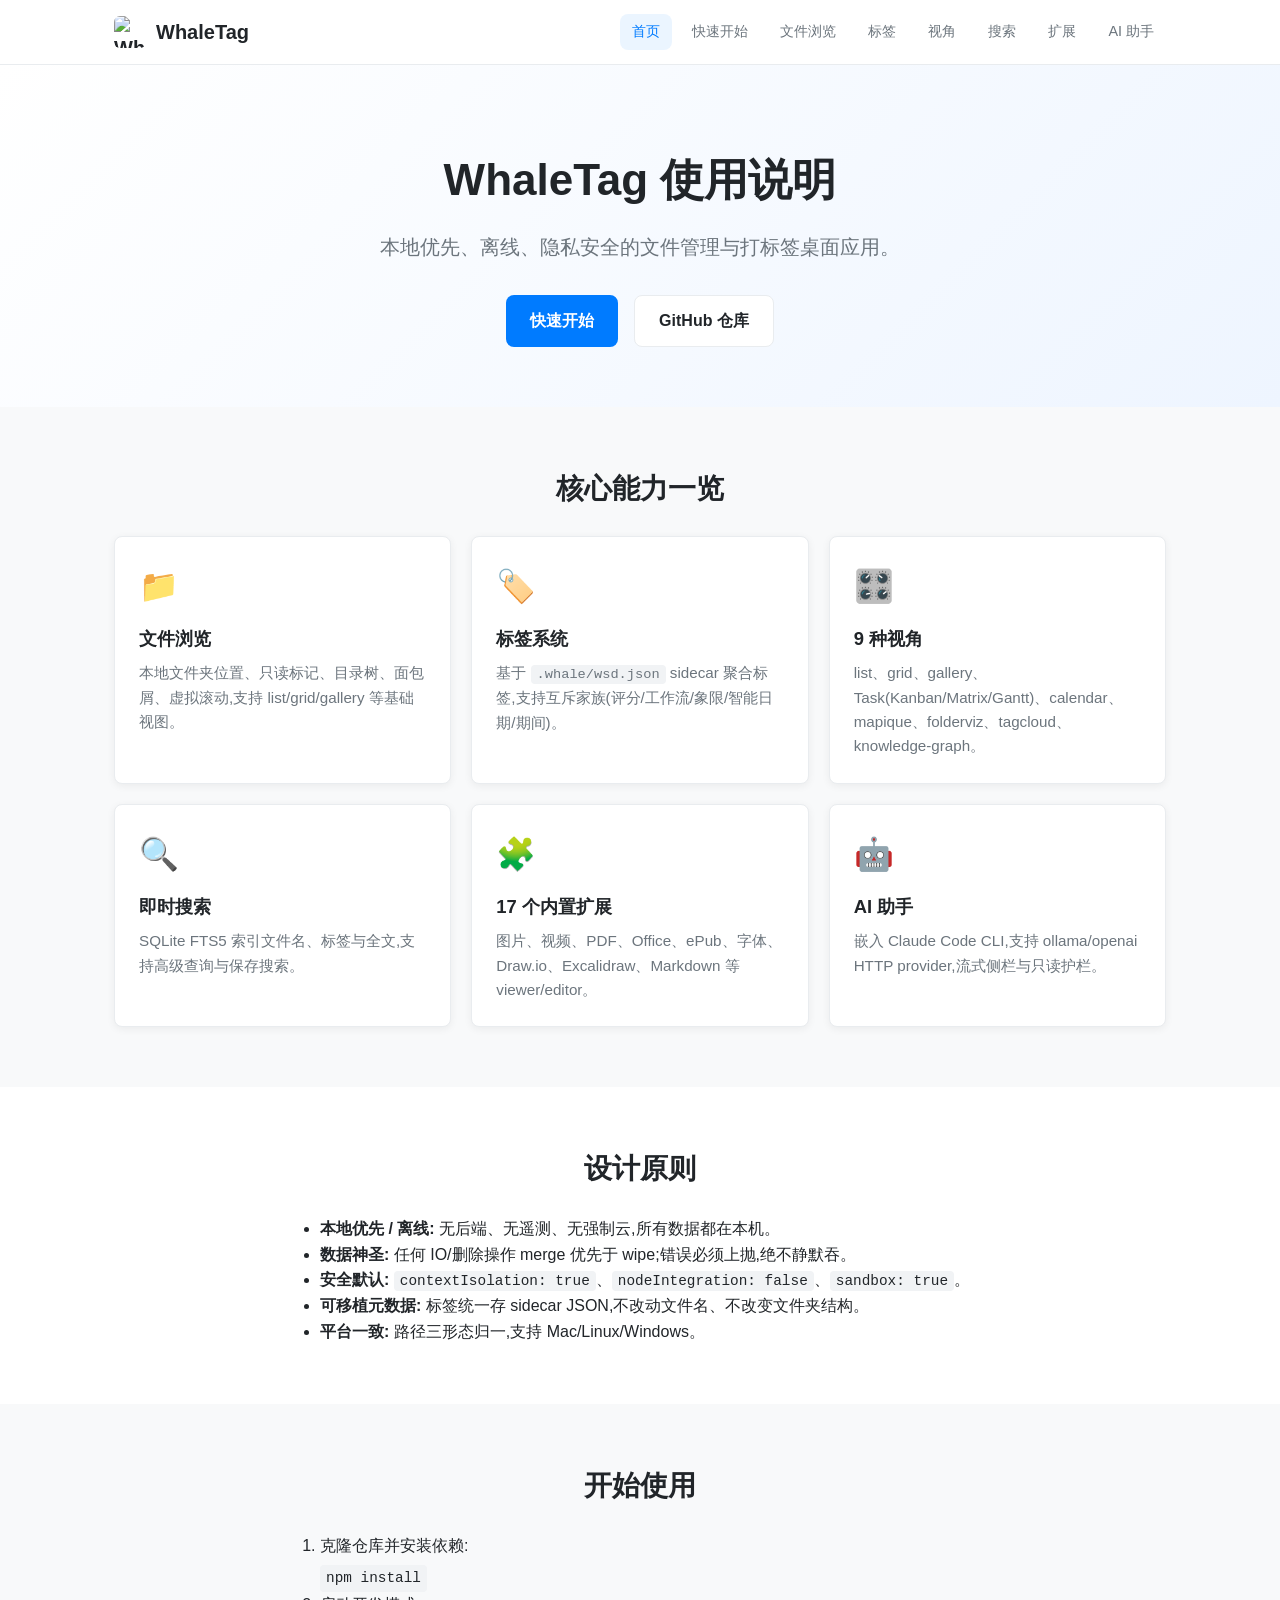
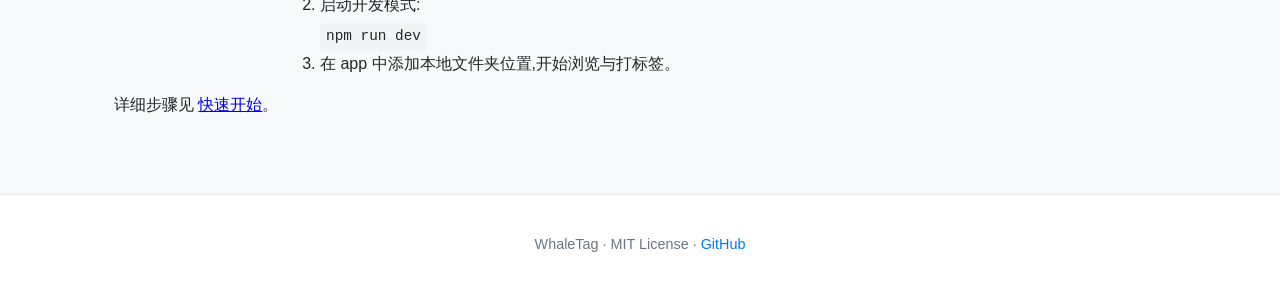
==== index.html @ e9094afe "Initial Pages framework Add static HTML usage manual site for WhaleTag.  Includes: - index.html land" ====
<!DOCTYPE html>
<html lang="zh-CN">
<head>
  <meta charset="UTF-8" />
  <meta name="viewport" content="width=device-width, initial-scale=1.0" />
  <title>WhaleTag 使用说明</title>
  <link rel="stylesheet" href="css/style.css" />
</head>
<body>
  <header class="site-header">
    <div class="container header-inner">
      <a href="index.html" class="brand">
        <img src="https://raw.githubusercontent.com/FE-Berserker/WhaleTag/main/resources/logo.png" alt="WhaleTag" class="brand-logo" />
        <span class="brand-name">WhaleTag</span>
      </a>
      <button class="nav-toggle" aria-label="打开导航" aria-expanded="false">
        <span></span><span></span><span></span>
      </button>
      <nav class="site-nav">
        <a href="index.html" class="active">首页</a>
        <a href="pages/getting-started.html">快速开始</a>
        <a href="pages/file-browser.html">文件浏览</a>
        <a href="pages/tagging.html">标签</a>
        <a href="pages/perspectives.html">视角</a>
        <a href="pages/search.html">搜索</a>
        <a href="pages/extensions.html">扩展</a>
        <a href="pages/ai-assistant.html">AI 助手</a>
      </nav>
    </div>
  </header>

  <main>
    <section class="hero">
      <div class="container">
        <h1>WhaleTag 使用说明</h1>
        <p class="hero-subtitle">本地优先、离线、隐私安全的文件管理与打标签桌面应用。</p>
        <div class="hero-actions">
          <a href="pages/getting-started.html" class="btn btn-primary">快速开始</a>
          <a href="https://github.com/FE-Berserker/WhaleTag" target="_blank" rel="noopener" class="btn btn-secondary">GitHub 仓库</a>
        </div>
      </div>
    </section>

    <section class="section">
      <div class="container">
        <h2>核心能力一览</h2>
        <div class="feature-grid">
          <a class="feature-card" href="pages/file-browser.html">
            <div class="feature-icon">📁</div>
            <h3>文件浏览</h3>
            <p>本地文件夹位置、只读标记、目录树、面包屑、虚拟滚动,支持 list/grid/gallery 等基础视图。</p>
          </a>
          <a class="feature-card" href="pages/tagging.html">
            <div class="feature-icon">🏷️</div>
            <h3>标签系统</h3>
            <p>基于 <code>.whale/wsd.json</code> sidecar 聚合标签,支持互斥家族(评分/工作流/象限/智能日期/期间)。</p>
          </a>
          <a class="feature-card" href="pages/perspectives.html">
            <div class="feature-icon">🎛️</div>
            <h3>9 种视角</h3>
            <p>list、grid、gallery、Task(Kanban/Matrix/Gantt)、calendar、mapique、folderviz、tagcloud、knowledge-graph。</p>
          </a>
          <a class="feature-card" href="pages/search.html">
            <div class="feature-icon">🔍</div>
            <h3>即时搜索</h3>
            <p>SQLite FTS5 索引文件名、标签与全文,支持高级查询与保存搜索。</p>
          </a>
          <a class="feature-card" href="pages/extensions.html">
            <div class="feature-icon">🧩</div>
            <h3>17 个内置扩展</h3>
            <p>图片、视频、PDF、Office、ePub、字体、Draw.io、Excalidraw、Markdown 等 viewer/editor。</p>
          </a>
          <a class="feature-card" href="pages/ai-assistant.html">
            <div class="feature-icon">🤖</div>
            <h3>AI 助手</h3>
            <p>嵌入 Claude Code CLI,支持 ollama/openai HTTP provider,流式侧栏与只读护栏。</p>
          </a>
        </div>
      </div>
    </section>

    <section class="section section-alt">
      <div class="container">
        <h2>设计原则</h2>
        <ul class="principle-list">
          <li><strong>本地优先 / 离线:</strong> 无后端、无遥测、无强制云,所有数据都在本机。</li>
          <li><strong>数据神圣:</strong> 任何 IO/删除操作 merge 优先于 wipe;错误必须上抛,绝不静默吞。</li>
          <li><strong>安全默认:</strong> <code>contextIsolation: true</code>、<code>nodeIntegration: false</code>、<code>sandbox: true</code>。</li>
          <li><strong>可移植元数据:</strong> 标签统一存 sidecar JSON,不改动文件名、不改变文件夹结构。</li>
          <li><strong>平台一致:</strong> 路径三形态归一,支持 Mac/Linux/Windows。</li>
        </ul>
      </div>
    </section>

    <section class="section">
      <div class="container">
        <h2>开始使用</h2>
        <ol class="steps">
          <li>克隆仓库并安装依赖:<br/><code>npm install</code></li>
          <li>启动开发模式:<br/><code>npm run dev</code></li>
          <li>在 app 中添加本地文件夹位置,开始浏览与打标签。</li>
        </ol>
        <p>详细步骤见 <a href="pages/getting-started.html">快速开始</a>。</p>
      </div>
    </section>
  </main>

  <footer class="site-footer">
    <div class="container">
      <p>WhaleTag · MIT License · <a href="https://github.com/FE-Berserker/WhaleTag" target="_blank" rel="noopener">GitHub</a></p>
    </div>
  </footer>

  <script src="js/app.js"></script>
</body>
</html>
---- css/style.css ----
:root {
  --color-primary: #007bff;
  --color-primary-dark: #0056b3;
  --color-bg: #f8f9fa;
  --color-surface: #ffffff;
  --color-text: #212529;
  --color-text-muted: #6c757d;
  --color-border: #e9ecef;
  --color-code-bg: #f1f3f5;
  --radius: 8px;
  --shadow: 0 2px 8px rgba(0, 0, 0, 0.06);
  --max-width: 1100px;
}

* {
  box-sizing: border-box;
}

html {
  scroll-behavior: smooth;
}

body {
  margin: 0;
  font-family: -apple-system, BlinkMacSystemFont, "Segoe UI", Roboto, "Helvetica Neue", Arial, sans-serif;
  color: var(--color-text);
  background: var(--color-bg);
  line-height: 1.6;
}

.container {
  max-width: var(--max-width);
  margin: 0 auto;
  padding: 0 24px;
}

/* Header */
.site-header {
  position: sticky;
  top: 0;
  z-index: 100;
  background: rgba(255, 255, 255, 0.95);
  backdrop-filter: blur(8px);
  border-bottom: 1px solid var(--color-border);
}

.header-inner {
  display: flex;
  align-items: center;
  justify-content: space-between;
  height: 64px;
}

.brand {
  display: flex;
  align-items: center;
  gap: 10px;
  text-decoration: none;
  color: var(--color-text);
  font-weight: 700;
  font-size: 1.25rem;
}

.brand-logo {
  width: 32px;
  height: 32px;
  border-radius: 6px;
}

.site-nav {
  display: flex;
  gap: 8px;
}

.site-nav a {
  padding: 6px 12px;
  border-radius: var(--radius);
  text-decoration: none;
  color: var(--color-text-muted);
  font-size: 0.9rem;
  transition: background 0.2s, color 0.2s;
}

.site-nav a:hover,
.site-nav a.active {
  color: var(--color-primary);
  background: rgba(0, 123, 255, 0.08);
}

.nav-toggle {
  display: none;
  flex-direction: column;
  gap: 5px;
  width: 32px;
  height: 32px;
  border: none;
  background: transparent;
  cursor: pointer;
}

.nav-toggle span {
  display: block;
  width: 100%;
  height: 2px;
  background: var(--color-text);
  border-radius: 2px;
  transition: transform 0.2s;
}

/* Hero */
.hero {
  padding: 80px 0 60px;
  background: linear-gradient(135deg, #ffffff 0%, #eef5ff 100%);
  text-align: center;
}

.hero h1 {
  font-size: 2.75rem;
  margin: 0 0 16px;
  color: var(--color-text);
}

.hero-subtitle {
  font-size: 1.25rem;
  color: var(--color-text-muted);
  margin: 0 0 32px;
}

.hero-actions {
  display: flex;
  gap: 16px;
  justify-content: center;
  flex-wrap: wrap;
}

.btn {
  display: inline-flex;
  align-items: center;
  padding: 12px 24px;
  border-radius: var(--radius);
  text-decoration: none;
  font-weight: 600;
  transition: transform 0.15s, box-shadow 0.15s;
}

.btn:hover {
  transform: translateY(-1px);
}

.btn-primary {
  background: var(--color-primary);
  color: #fff;
}

.btn-primary:hover {
  background: var(--color-primary-dark);
}

.btn-secondary {
  background: var(--color-surface);
  color: var(--color-text);
  border: 1px solid var(--color-border);
}

/* Sections */
.section {
  padding: 60px 0;
}

.section-alt {
  background: var(--color-surface);
}

.section h2 {
  font-size: 1.75rem;
  margin: 0 0 24px;
  text-align: center;
}

/* Feature grid */
.feature-grid {
  display: grid;
  grid-template-columns: repeat(auto-fit, minmax(280px, 1fr));
  gap: 20px;
}

.feature-card {
  background: var(--color-surface);
  border: 1px solid var(--color-border);
  border-radius: var(--radius);
  padding: 24px;
  text-decoration: none;
  color: inherit;
  box-shadow: var(--shadow);
  transition: transform 0.15s, box-shadow 0.15s;
}

.feature-card:hover {
  transform: translateY(-2px);
  box-shadow: 0 6px 16px rgba(0, 0, 0, 0.08);
}

.feature-icon {
  font-size: 2rem;
  margin-bottom: 12px;
}

.feature-card h3 {
  margin: 0 0 8px;
  font-size: 1.15rem;
}

.feature-card p {
  margin: 0;
  color: var(--color-text-muted);
  font-size: 0.95rem;
}

/* Content pages */
.page-content {
  padding: 40px 0 80px;
}

.page-content h1 {
  font-size: 2rem;
  margin-bottom: 8px;
}

.page-content .lead {
  font-size: 1.1rem;
  color: var(--color-text-muted);
  margin-bottom: 32px;
}

.page-content h2 {
  font-size: 1.4rem;
  margin: 40px 0 16px;
  padding-bottom: 8px;
  border-bottom: 1px solid var(--color-border);
}

.page-content h3 {
  font-size: 1.15rem;
  margin: 24px 0 12px;
}

.page-content p,
.page-content li {
  color: #333;
}

.page-content ul,
.page-content ol {
  padding-left: 24px;
}

.page-content li + li {
  margin-top: 8px;
}

/* Code */
code {
  font-family: SFMono-Regular, Consolas, "Liberation Mono", Menlo, monospace;
  background: var(--color-code-bg);
  padding: 2px 6px;
  border-radius: 4px;
  font-size: 0.9em;
}

pre {
  background: #1e1e1e;
  color: #d4d4d4;
  padding: 16px;
  border-radius: var(--radius);
  overflow-x: auto;
}

pre code {
  background: transparent;
  padding: 0;
  color: inherit;
}

/* Lists */
.principle-list {
  max-width: 720px;
  margin: 0 auto;
}

.steps {
  max-width: 720px;
  margin: 0 auto 16px;
}

.steps code {
  display: inline-block;
  margin-top: 6px;
}

/* Screenshot placeholder / callout */
.callout {
  background: #e7f3ff;
  border-left: 4px solid var(--color-primary);
  padding: 16px 20px;
  border-radius: 0 var(--radius) var(--radius) 0;
  margin: 24px 0;
}

.screenshot-placeholder {
  background: var(--color-code-bg);
  border: 2px dashed var(--color-border);
  border-radius: var(--radius);
  padding: 40px;
  text-align: center;
  color: var(--color-text-muted);
  margin: 20px 0;
}

/* Footer */
.site-footer {
  background: var(--color-surface);
  border-top: 1px solid var(--color-border);
  padding: 24px 0;
  text-align: center;
  color: var(--color-text-muted);
  font-size: 0.9rem;
}

.site-footer a {
  color: var(--color-primary);
  text-decoration: none;
}

/* Responsive */
@media (max-width: 860px) {
  .nav-toggle {
    display: flex;
  }

  .site-nav {
    position: absolute;
    top: 64px;
    left: 0;
    right: 0;
    flex-direction: column;
    background: var(--color-surface);
    border-bottom: 1px solid var(--color-border);
    padding: 16px 24px;
    gap: 4px;
    display: none;
  }

  .site-nav.open {
    display: flex;
  }

  .site-nav a {
    padding: 10px 12px;
  }

  .hero h1 {
    font-size: 2rem;
  }

  .hero-subtitle {
    font-size: 1.05rem;
  }
}
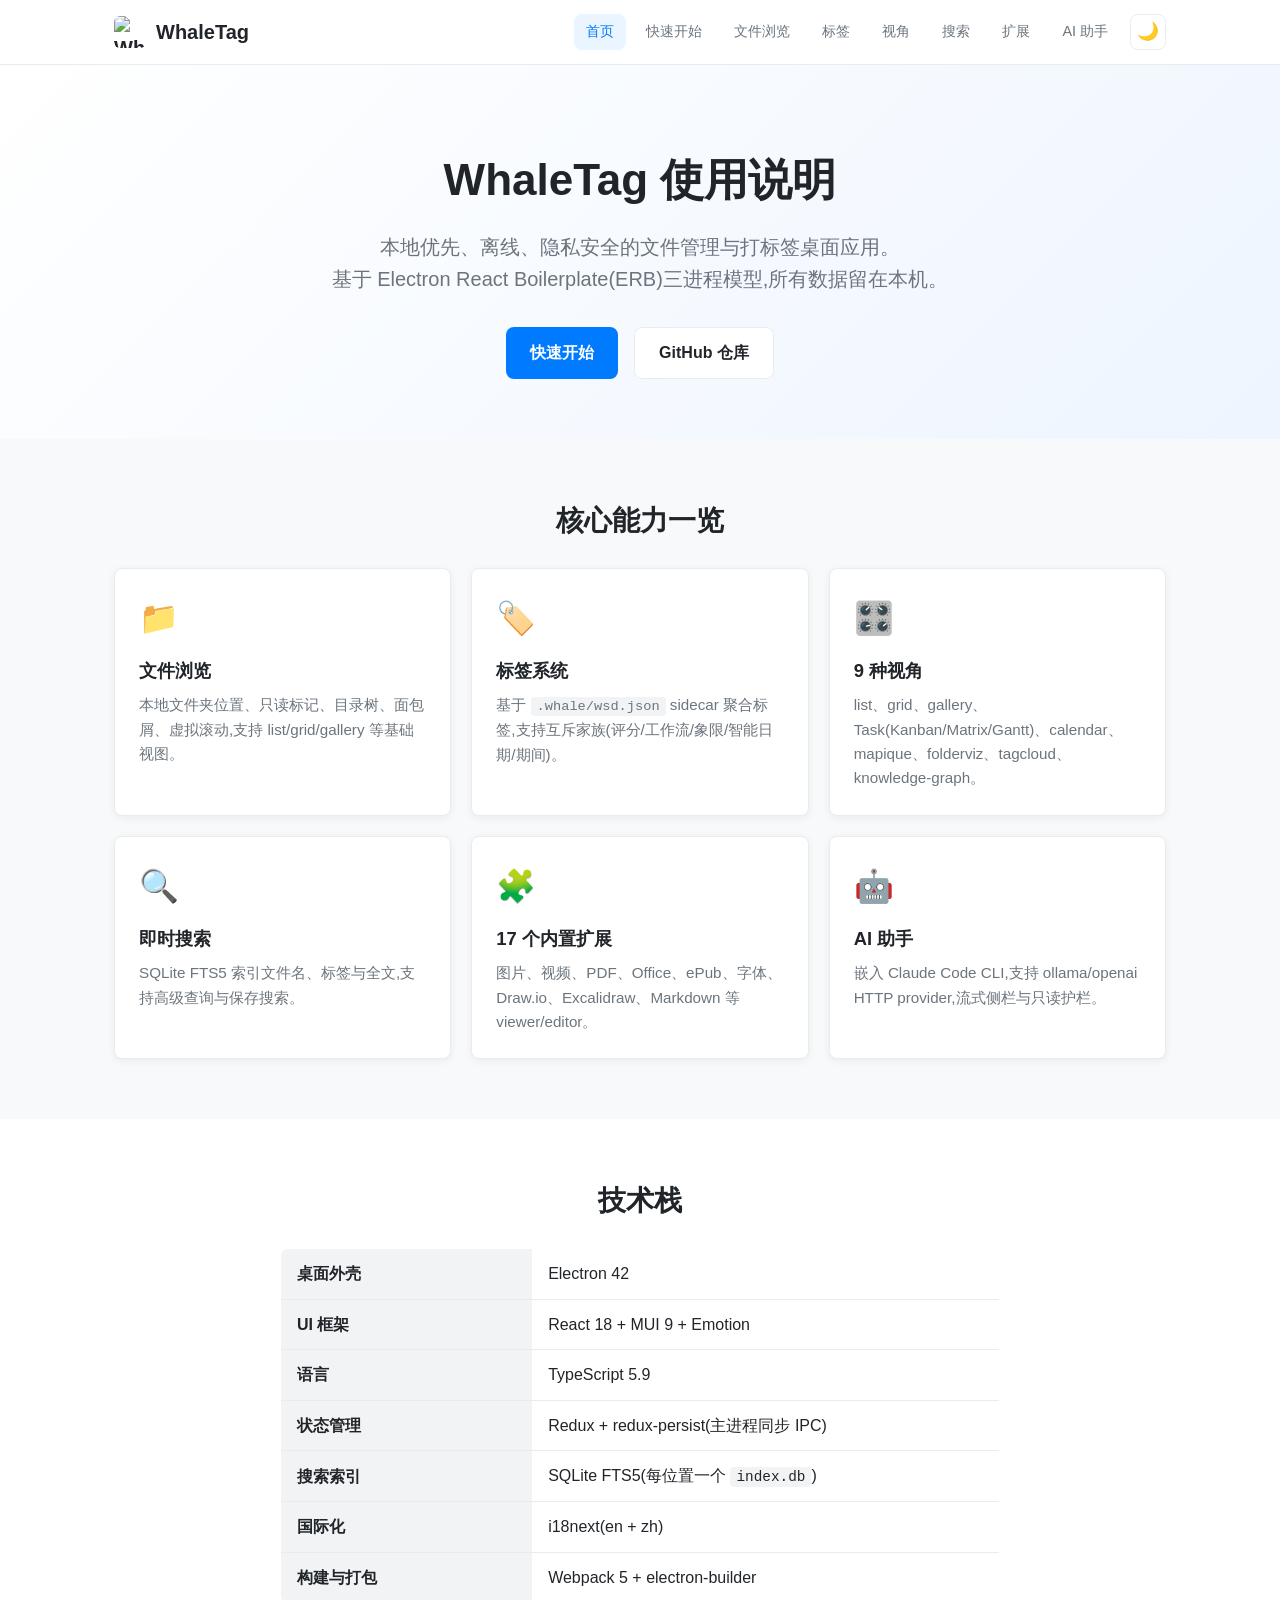
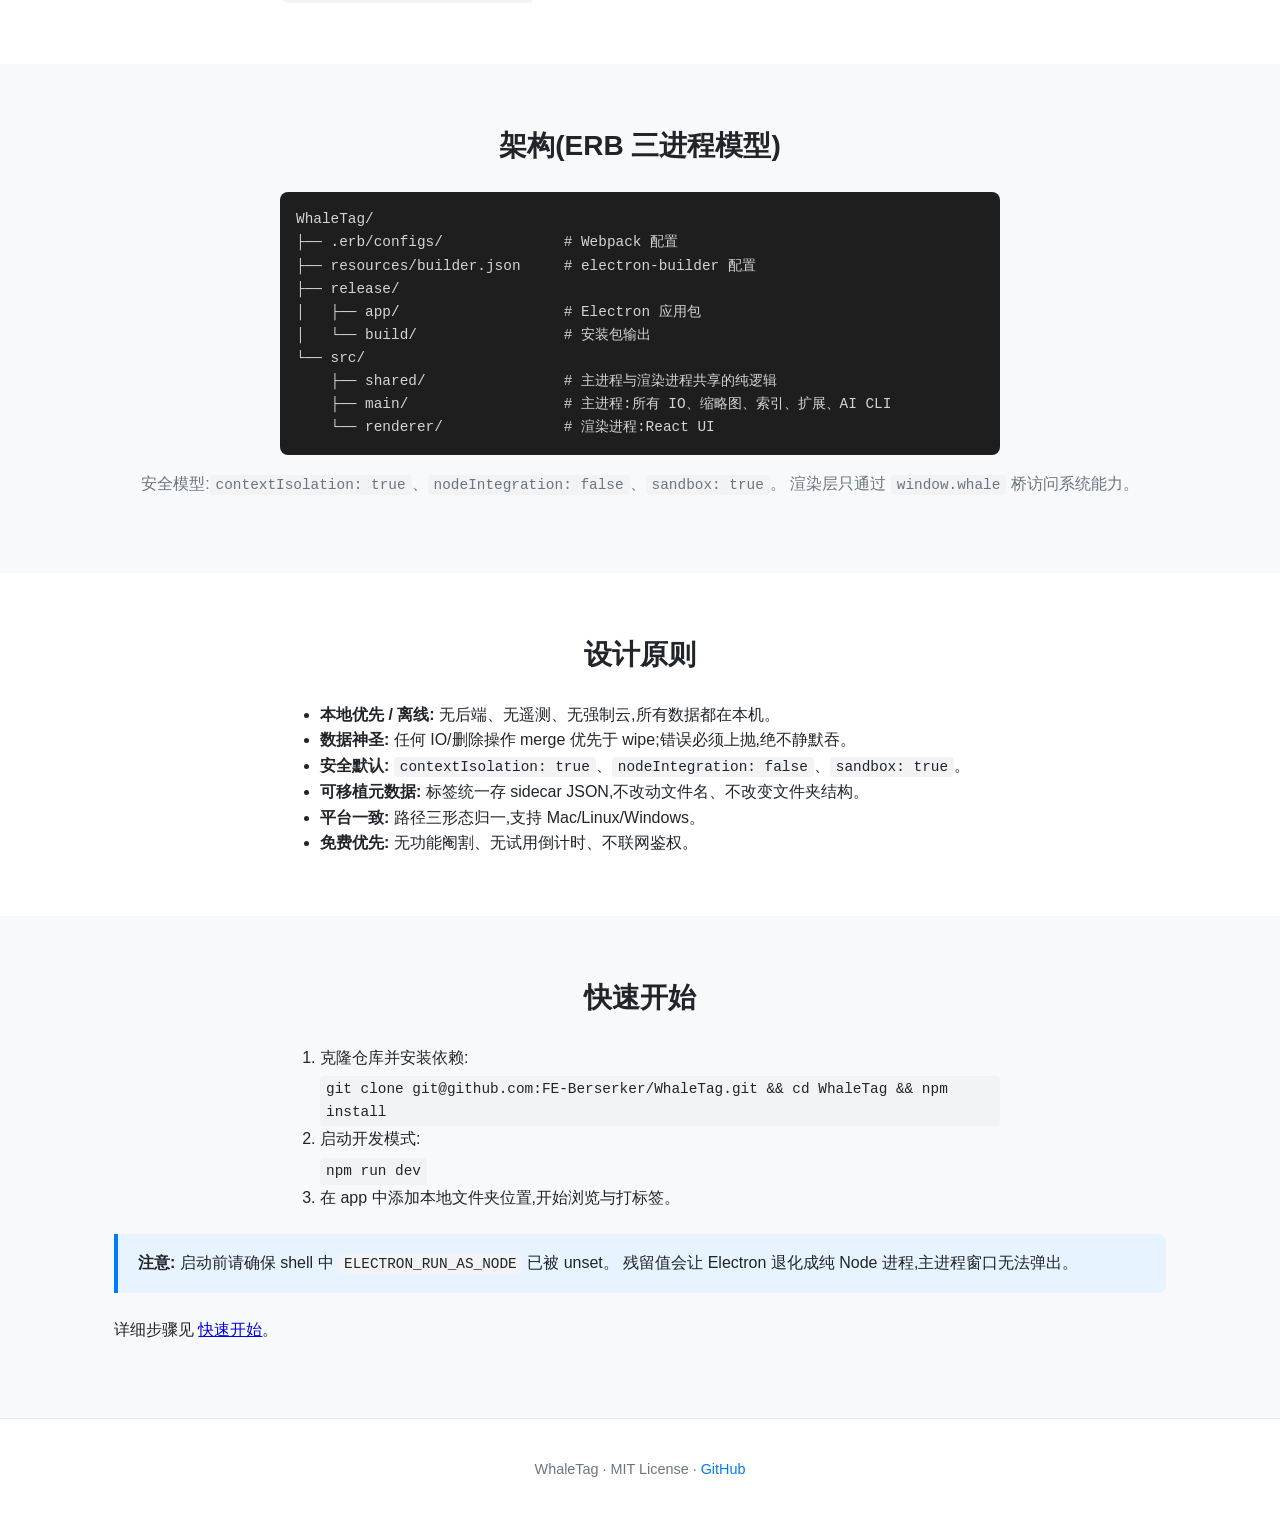
==== commit 1ab6e0bd: "feat: dark/light theme + richer homepage - Add dark/light mode toggle with system preference and loc" ====
--- a/index.html
+++ b/index.html
@@ -5,6 +5,16 @@
   <meta name="viewport" content="width=device-width, initial-scale=1.0" />
   <title>WhaleTag 使用说明</title>
   <link rel="stylesheet" href="css/style.css" />
+  <script>
+    (function() {
+      try {
+        const stored = localStorage.getItem('whaletag-theme');
+        const prefersDark = window.matchMedia('(prefers-color-scheme: dark)').matches;
+        const theme = stored || (prefersDark ? 'dark' : 'light');
+        document.documentElement.setAttribute('data-theme', theme);
+      } catch {}
+    })();
+  </script>
 </head>
 <body>
   <header class="site-header">
@@ -13,19 +23,22 @@
         <img src="https://raw.githubusercontent.com/FE-Berserker/WhaleTag/main/resources/logo.png" alt="WhaleTag" class="brand-logo" />
         <span class="brand-name">WhaleTag</span>
       </a>
-      <button class="nav-toggle" aria-label="打开导航" aria-expanded="false">
-        <span></span><span></span><span></span>
-      </button>
-      <nav class="site-nav">
-        <a href="index.html" class="active">首页</a>
-        <a href="pages/getting-started.html">快速开始</a>
-        <a href="pages/file-browser.html">文件浏览</a>
-        <a href="pages/tagging.html">标签</a>
-        <a href="pages/perspectives.html">视角</a>
-        <a href="pages/search.html">搜索</a>
-        <a href="pages/extensions.html">扩展</a>
-        <a href="pages/ai-assistant.html">AI 助手</a>
-      </nav>
+      <div class="header-actions">
+        <nav class="site-nav">
+          <a href="index.html" class="active">首页</a>
+          <a href="pages/getting-started.html">快速开始</a>
+          <a href="pages/file-browser.html">文件浏览</a>
+          <a href="pages/tagging.html">标签</a>
+          <a href="pages/perspectives.html">视角</a>
+          <a href="pages/search.html">搜索</a>
+          <a href="pages/extensions.html">扩展</a>
+          <a href="pages/ai-assistant.html">AI 助手</a>
+        </nav>
+        <button class="theme-toggle" aria-label="切换主题" title="切换主题">🌙</button>
+        <button class="nav-toggle" aria-label="打开导航" aria-expanded="false">
+          <span></span><span></span><span></span>
+        </button>
+      </div>
     </div>
   </header>
 
@@ -33,7 +46,8 @@
     <section class="hero">
       <div class="container">
         <h1>WhaleTag 使用说明</h1>
-        <p class="hero-subtitle">本地优先、离线、隐私安全的文件管理与打标签桌面应用。</p>
+        <p class="hero-subtitle">本地优先、离线、隐私安全的文件管理与打标签桌面应用。<br/>
+        基于 Electron React Boilerplate(ERB)三进程模型,所有数据留在本机。</p>
         <div class="hero-actions">
           <a href="pages/getting-started.html" class="btn btn-primary">快速开始</a>
           <a href="https://github.com/FE-Berserker/WhaleTag" target="_blank" rel="noopener" class="btn btn-secondary">GitHub 仓库</a>
@@ -81,6 +95,45 @@
 
     <section class="section section-alt">
       <div class="container">
+        <h2>技术栈</h2>
+        <table class="tech-table">
+          <tbody>
+            <tr><th>桌面外壳</th><td>Electron 42</td></tr>
+            <tr><th>UI 框架</th><td>React 18 + MUI 9 + Emotion</td></tr>
+            <tr><th>语言</th><td>TypeScript 5.9</td></tr>
+            <tr><th>状态管理</th><td>Redux + redux-persist(主进程同步 IPC)</td></tr>
+            <tr><th>搜索索引</th><td>SQLite FTS5(每位置一个 <code>index.db</code>)</td></tr>
+            <tr><th>国际化</th><td>i18next(en + zh)</td></tr>
+            <tr><th>构建与打包</th><td>Webpack 5 + electron-builder</td></tr>
+          </tbody>
+        </table>
+      </div>
+    </section>
+
+    <section class="section">
+      <div class="container">
+        <h2>架构(ERB 三进程模型)</h2>
+        <div class="arch-diagram">
+          <pre><code>WhaleTag/
+├── .erb/configs/              # Webpack 配置
+├── resources/builder.json     # electron-builder 配置
+├── release/
+│   ├── app/                   # Electron 应用包
+│   └── build/                 # 安装包输出
+└── src/
+    ├── shared/                # 主进程与渲染进程共享的纯逻辑
+    ├── main/                  # 主进程:所有 IO、缩略图、索引、扩展、AI CLI
+    └── renderer/              # 渲染进程:React UI</code></pre>
+        </div>
+        <p style="text-align:center; color: var(--color-text-muted);">
+          安全模型:<code>contextIsolation: true</code>、<code>nodeIntegration: false</code>、<code>sandbox: true</code>。
+          渲染层只通过 <code>window.whale</code> 桥访问系统能力。
+        </p>
+      </div>
+    </section>
+
+    <section class="section section-alt">
+      <div class="container">
         <h2>设计原则</h2>
         <ul class="principle-list">
           <li><strong>本地优先 / 离线:</strong> 无后端、无遥测、无强制云,所有数据都在本机。</li>
@@ -88,18 +141,23 @@
           <li><strong>安全默认:</strong> <code>contextIsolation: true</code>、<code>nodeIntegration: false</code>、<code>sandbox: true</code>。</li>
           <li><strong>可移植元数据:</strong> 标签统一存 sidecar JSON,不改动文件名、不改变文件夹结构。</li>
           <li><strong>平台一致:</strong> 路径三形态归一,支持 Mac/Linux/Windows。</li>
+          <li><strong>免费优先:</strong> 无功能阉割、无试用倒计时、不联网鉴权。</li>
         </ul>
       </div>
     </section>
 
     <section class="section">
       <div class="container">
-        <h2>开始使用</h2>
+        <h2>快速开始</h2>
         <ol class="steps">
-          <li>克隆仓库并安装依赖:<br/><code>npm install</code></li>
+          <li>克隆仓库并安装依赖:<br/><code>git clone git@github.com:FE-Berserker/WhaleTag.git &amp;&amp; cd WhaleTag &amp;&amp; npm install</code></li>
           <li>启动开发模式:<br/><code>npm run dev</code></li>
           <li>在 app 中添加本地文件夹位置,开始浏览与打标签。</li>
         </ol>
+        <div class="callout">
+          <strong>注意:</strong> 启动前请确保 shell 中 <code>ELECTRON_RUN_AS_NODE</code> 已被 unset。
+          残留值会让 Electron 退化成纯 Node 进程,主进程窗口无法弹出。
+        </div>
         <p>详细步骤见 <a href="pages/getting-started.html">快速开始</a>。</p>
       </div>
     </section>
--- a/css/style.css
+++ b/css/style.css
@@ -7,11 +7,28 @@
   --color-text-muted: #6c757d;
   --color-border: #e9ecef;
   --color-code-bg: #f1f3f5;
+  --color-callout-bg: #e7f3ff;
+  --color-hero-start: #ffffff;
+  --color-hero-end: #eef5ff;
   --radius: 8px;
   --shadow: 0 2px 8px rgba(0, 0, 0, 0.06);
   --max-width: 1100px;
 }
 
+[data-theme="dark"] {
+  --color-primary: #4dabf7;
+  --color-primary-dark: #339af0;
+  --color-bg: #0f1115;
+  --color-surface: #1a1d23;
+  --color-text: #e9ecef;
+  --color-text-muted: #adb5bd;
+  --color-border: #2c2f36;
+  --color-code-bg: #21252b;
+  --color-callout-bg: #13233a;
+  --color-hero-start: #0f1115;
+  --color-hero-end: #1a2332;
+}
+
 * {
   box-sizing: border-box;
 }
@@ -26,6 +43,7 @@
   color: var(--color-text);
   background: var(--color-bg);
   line-height: 1.6;
+  transition: background 0.25s ease, color 0.25s ease;
 }
 
 .container {
@@ -39,9 +57,14 @@
   position: sticky;
   top: 0;
   z-index: 100;
-  background: rgba(255, 255, 255, 0.95);
+  background: rgba(var(--color-surface-rgb, 255, 255, 255), 0.95);
   backdrop-filter: blur(8px);
   border-bottom: 1px solid var(--color-border);
+  transition: background 0.25s ease, border-color 0.25s ease;
+}
+
+[data-theme="dark"] .site-header {
+  background: rgba(26, 29, 35, 0.95);
 }
 
 .header-inner {
@@ -67,6 +90,32 @@
   border-radius: 6px;
 }
 
+.header-actions {
+  display: flex;
+  align-items: center;
+  gap: 10px;
+}
+
+.theme-toggle {
+  display: inline-flex;
+  align-items: center;
+  justify-content: center;
+  width: 36px;
+  height: 36px;
+  background: transparent;
+  border: 1px solid var(--color-border);
+  border-radius: var(--radius);
+  cursor: pointer;
+  font-size: 1.1rem;
+  line-height: 1;
+  color: var(--color-text);
+  transition: background 0.2s, border-color 0.2s;
+}
+
+.theme-toggle:hover {
+  background: var(--color-code-bg);
+}
+
 .site-nav {
   display: flex;
   gap: 8px;
@@ -85,6 +134,11 @@
 .site-nav a.active {
   color: var(--color-primary);
   background: rgba(0, 123, 255, 0.08);
+}
+
+[data-theme="dark"] .site-nav a:hover,
+[data-theme="dark"] .site-nav a.active {
+  background: rgba(77, 171, 247, 0.12);
 }
 
 .nav-toggle {
@@ -110,8 +164,9 @@
 /* Hero */
 .hero {
   padding: 80px 0 60px;
-  background: linear-gradient(135deg, #ffffff 0%, #eef5ff 100%);
+  background: linear-gradient(135deg, var(--color-hero-start) 0%, var(--color-hero-end) 100%);
   text-align: center;
+  transition: background 0.25s ease;
 }
 
 .hero h1 {
@@ -169,6 +224,7 @@
 
 .section-alt {
   background: var(--color-surface);
+  transition: background 0.25s ease;
 }
 
 .section h2 {
@@ -192,7 +248,7 @@
   text-decoration: none;
   color: inherit;
   box-shadow: var(--shadow);
-  transition: transform 0.15s, box-shadow 0.15s;
+  transition: transform 0.15s, box-shadow 0.15s, background 0.25s, border-color 0.25s;
 }
 
 .feature-card:hover {
@@ -214,6 +270,42 @@
   margin: 0;
   color: var(--color-text-muted);
   font-size: 0.95rem;
+}
+
+/* Tech stack table */
+.tech-table {
+  width: 100%;
+  max-width: 720px;
+  margin: 0 auto;
+  border-collapse: collapse;
+  background: var(--color-surface);
+  border: 1px solid var(--color-border);
+  border-radius: var(--radius);
+  overflow: hidden;
+}
+
+.tech-table th,
+.tech-table td {
+  padding: 12px 16px;
+  text-align: left;
+  border-bottom: 1px solid var(--color-border);
+}
+
+.tech-table th {
+  background: var(--color-code-bg);
+  font-weight: 600;
+  width: 35%;
+}
+
+.tech-table tr:last-child td,
+.tech-table tr:last-child th {
+  border-bottom: none;
+}
+
+/* Architecture code block */
+.arch-diagram {
+  max-width: 720px;
+  margin: 0 auto;
 }
 
 /* Content pages */
@@ -246,7 +338,7 @@
 
 .page-content p,
 .page-content li {
-  color: #333;
+  color: var(--color-text);
 }
 
 .page-content ul,
@@ -299,11 +391,12 @@
 
 /* Screenshot placeholder / callout */
 .callout {
-  background: #e7f3ff;
+  background: var(--color-callout-bg);
   border-left: 4px solid var(--color-primary);
   padding: 16px 20px;
   border-radius: 0 var(--radius) var(--radius) 0;
   margin: 24px 0;
+  transition: background 0.25s ease;
 }
 
 .screenshot-placeholder {
@@ -324,6 +417,7 @@
   text-align: center;
   color: var(--color-text-muted);
   font-size: 0.9rem;
+  transition: background 0.25s ease, border-color 0.25s ease;
 }
 
 .site-footer a {
@@ -365,4 +459,19 @@
   .hero-subtitle {
     font-size: 1.05rem;
   }
-}
+
+  .tech-table th,
+  .tech-table td {
+    display: block;
+    width: 100%;
+  }
+
+  .tech-table th {
+    border-bottom: none;
+    padding-bottom: 0;
+  }
+
+  .tech-table td {
+    padding-top: 4px;
+  }
+}
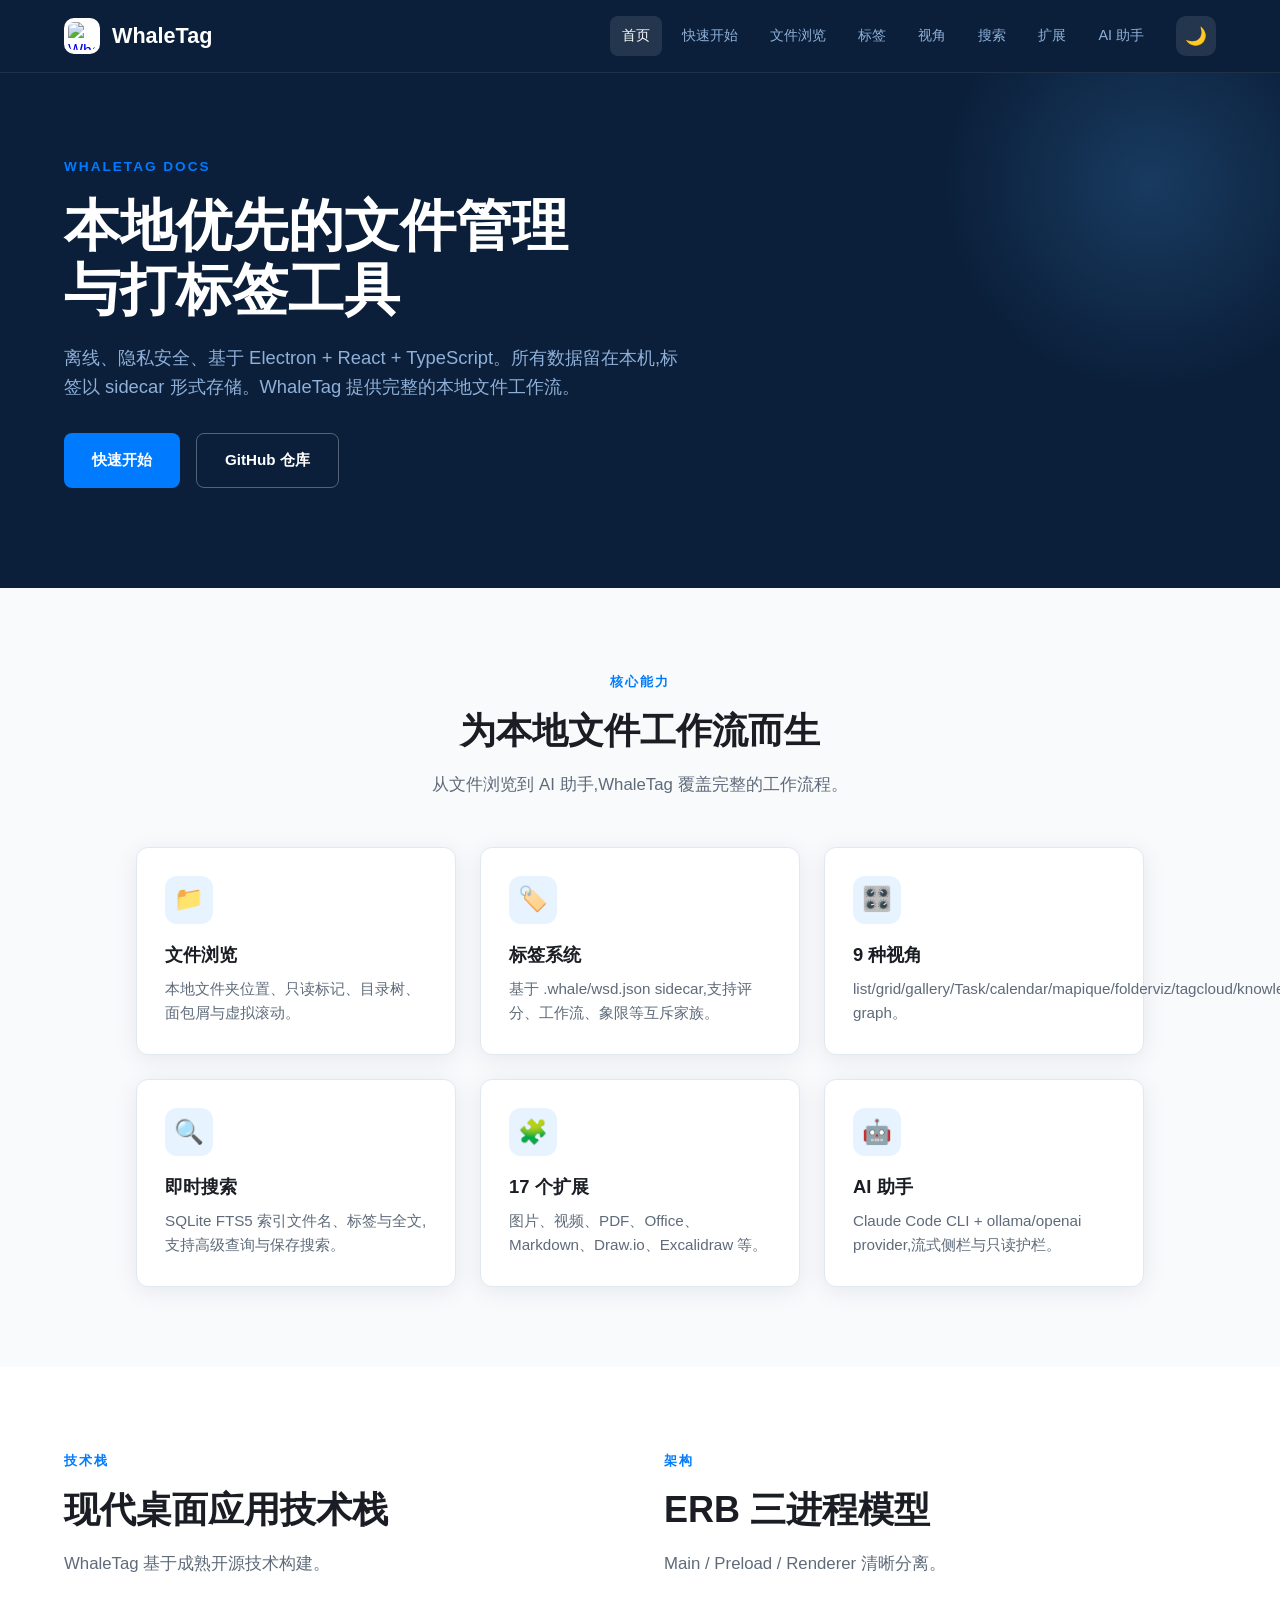
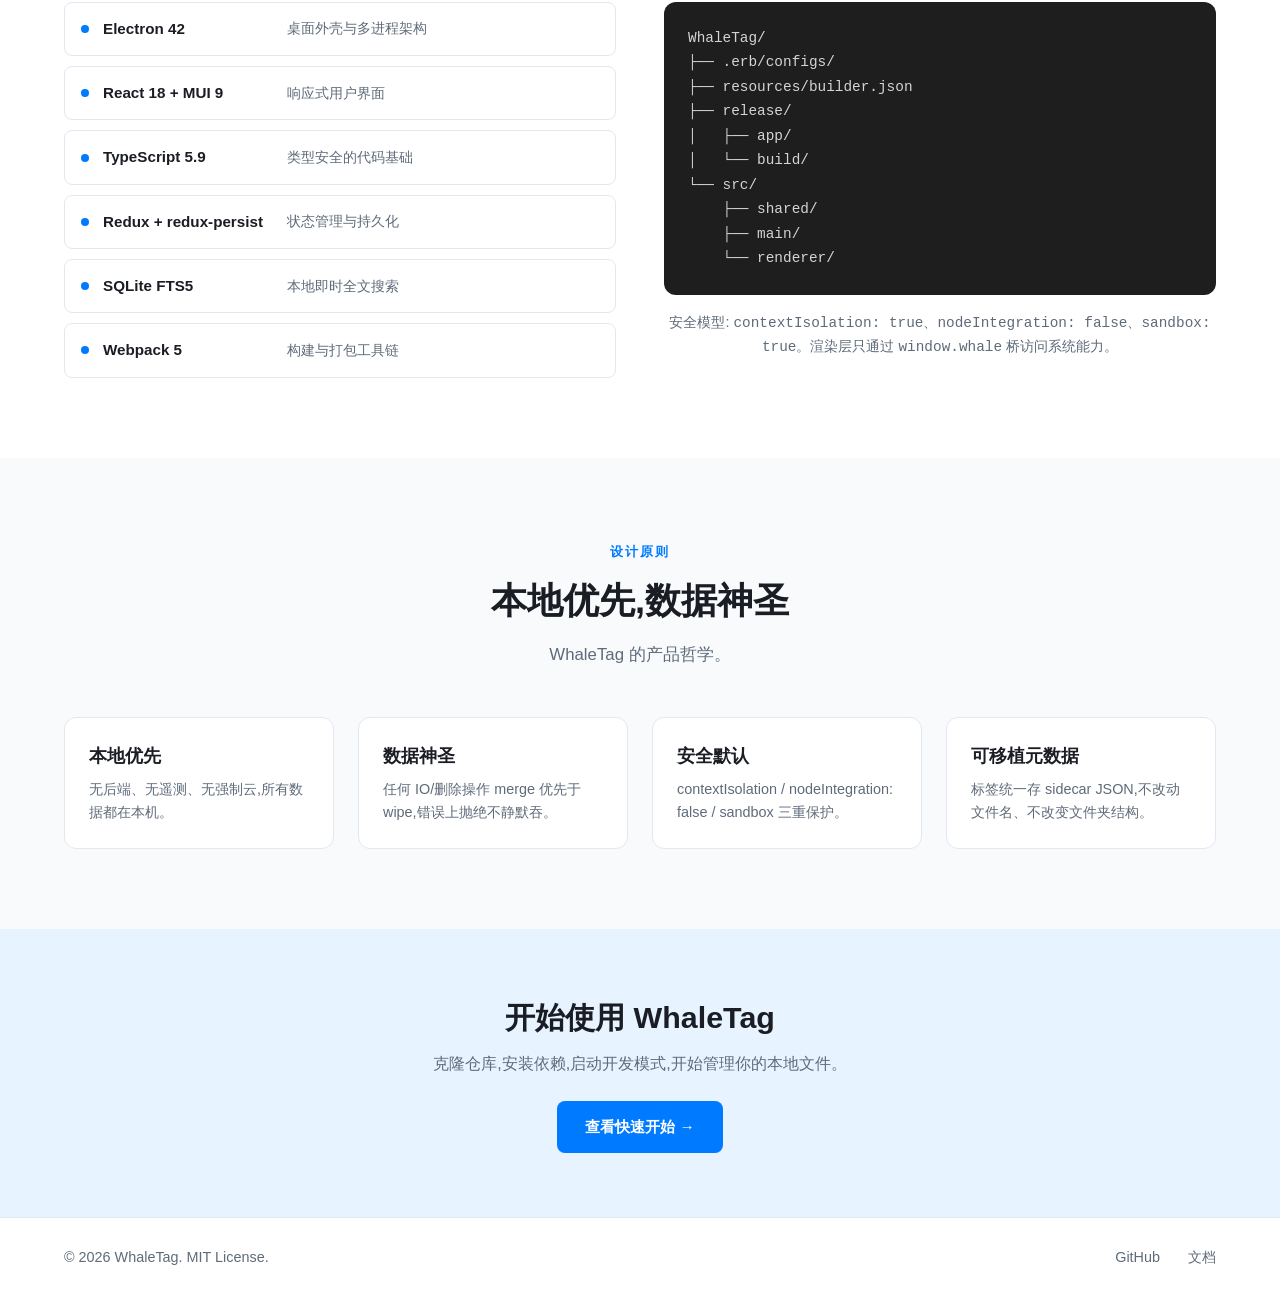
==== commit b60b6190: "redesign: match new Pencil visual style - Dark navy hero with eyebrow, large headline and radial glo" ====
--- a/index.html
+++ b/index.html
@@ -45,9 +45,9 @@
   <main>
     <section class="hero">
       <div class="container">
-        <h1>WhaleTag 使用说明</h1>
-        <p class="hero-subtitle">本地优先、离线、隐私安全的文件管理与打标签桌面应用。<br/>
-        基于 Electron React Boilerplate(ERB)三进程模型,所有数据留在本机。</p>
+        <span class="hero-eyebrow">WHALETAG DOCS</span>
+        <h1>本地优先的文件管理<br/>与打标签工具</h1>
+        <p class="hero-subtitle">离线、隐私安全、基于 Electron + React + TypeScript。所有数据留在本机,标签以 sidecar 形式存储。WhaleTag 提供完整的本地文件工作流。</p>
         <div class="hero-actions">
           <a href="pages/getting-started.html" class="btn btn-primary">快速开始</a>
           <a href="https://github.com/FE-Berserker/WhaleTag" target="_blank" rel="noopener" class="btn btn-secondary">GitHub 仓库</a>
@@ -55,117 +55,159 @@
       </div>
     </section>
 
+    <section class="section section-alt">
+      <div class="container">
+        <div class="section-header">
+          <span class="section-eyebrow">核心能力</span>
+          <h2>为本地文件工作流而生</h2>
+          <p class="section-subtitle">从文件浏览到 AI 助手,WhaleTag 覆盖完整的工作流程。</p>
+        </div>
+        <div class="feature-rows">
+          <div class="feature-row">
+            <a class="feature-card" href="pages/file-browser.html">
+              <div class="feature-icon">📁</div>
+              <h3>文件浏览</h3>
+              <p>本地文件夹位置、只读标记、目录树、面包屑与虚拟滚动。</p>
+            </a>
+            <a class="feature-card" href="pages/tagging.html">
+              <div class="feature-icon">🏷️</div>
+              <h3>标签系统</h3>
+              <p>基于 .whale/wsd.json sidecar,支持评分、工作流、象限等互斥家族。</p>
+            </a>
+            <a class="feature-card" href="pages/perspectives.html">
+              <div class="feature-icon">🎛️</div>
+              <h3>9 种视角</h3>
+              <p>list/grid/gallery/Task/calendar/mapique/folderviz/tagcloud/knowledge-graph。</p>
+            </a>
+          </div>
+          <div class="feature-row">
+            <a class="feature-card" href="pages/search.html">
+              <div class="feature-icon">🔍</div>
+              <h3>即时搜索</h3>
+              <p>SQLite FTS5 索引文件名、标签与全文,支持高级查询与保存搜索。</p>
+            </a>
+            <a class="feature-card" href="pages/extensions.html">
+              <div class="feature-icon">🧩</div>
+              <h3>17 个扩展</h3>
+              <p>图片、视频、PDF、Office、Markdown、Draw.io、Excalidraw 等。</p>
+            </a>
+            <a class="feature-card" href="pages/ai-assistant.html">
+              <div class="feature-icon">🤖</div>
+              <h3>AI 助手</h3>
+              <p>Claude Code CLI + ollama/openai provider,流式侧栏与只读护栏。</p>
+            </a>
+          </div>
+        </div>
+      </div>
+    </section>
+
     <section class="section">
       <div class="container">
-        <h2>核心能力一览</h2>
-        <div class="feature-grid">
-          <a class="feature-card" href="pages/file-browser.html">
-            <div class="feature-icon">📁</div>
-            <h3>文件浏览</h3>
-            <p>本地文件夹位置、只读标记、目录树、面包屑、虚拟滚动,支持 list/grid/gallery 等基础视图。</p>
-          </a>
-          <a class="feature-card" href="pages/tagging.html">
-            <div class="feature-icon">🏷️</div>
-            <h3>标签系统</h3>
-            <p>基于 <code>.whale/wsd.json</code> sidecar 聚合标签,支持互斥家族(评分/工作流/象限/智能日期/期间)。</p>
-          </a>
-          <a class="feature-card" href="pages/perspectives.html">
-            <div class="feature-icon">🎛️</div>
-            <h3>9 种视角</h3>
-            <p>list、grid、gallery、Task(Kanban/Matrix/Gantt)、calendar、mapique、folderviz、tagcloud、knowledge-graph。</p>
-          </a>
-          <a class="feature-card" href="pages/search.html">
-            <div class="feature-icon">🔍</div>
-            <h3>即时搜索</h3>
-            <p>SQLite FTS5 索引文件名、标签与全文,支持高级查询与保存搜索。</p>
-          </a>
-          <a class="feature-card" href="pages/extensions.html">
-            <div class="feature-icon">🧩</div>
-            <h3>17 个内置扩展</h3>
-            <p>图片、视频、PDF、Office、ePub、字体、Draw.io、Excalidraw、Markdown 等 viewer/editor。</p>
-          </a>
-          <a class="feature-card" href="pages/ai-assistant.html">
-            <div class="feature-icon">🤖</div>
-            <h3>AI 助手</h3>
-            <p>嵌入 Claude Code CLI,支持 ollama/openai HTTP provider,流式侧栏与只读护栏。</p>
-          </a>
+        <div class="split-section">
+          <div class="split-col">
+            <div class="section-header">
+              <span class="section-eyebrow">技术栈</span>
+              <h2>现代桌面应用技术栈</h2>
+              <p class="section-subtitle">WhaleTag 基于成熟开源技术构建。</p>
+            </div>
+            <div class="tech-list">
+              <div class="tech-item">
+                <span class="tech-dot"></span>
+                <span class="tech-name">Electron 42</span>
+                <span class="tech-desc">桌面外壳与多进程架构</span>
+              </div>
+              <div class="tech-item">
+                <span class="tech-dot"></span>
+                <span class="tech-name">React 18 + MUI 9</span>
+                <span class="tech-desc">响应式用户界面</span>
+              </div>
+              <div class="tech-item">
+                <span class="tech-dot"></span>
+                <span class="tech-name">TypeScript 5.9</span>
+                <span class="tech-desc">类型安全的代码基础</span>
+              </div>
+              <div class="tech-item">
+                <span class="tech-dot"></span>
+                <span class="tech-name">Redux + redux-persist</span>
+                <span class="tech-desc">状态管理与持久化</span>
+              </div>
+              <div class="tech-item">
+                <span class="tech-dot"></span>
+                <span class="tech-name">SQLite FTS5</span>
+                <span class="tech-desc">本地即时全文搜索</span>
+              </div>
+              <div class="tech-item">
+                <span class="tech-dot"></span>
+                <span class="tech-name">Webpack 5</span>
+                <span class="tech-desc">构建与打包工具链</span>
+              </div>
+            </div>
+          </div>
+
+          <div class="split-col">
+            <div class="section-header">
+              <span class="section-eyebrow">架构</span>
+              <h2>ERB 三进程模型</h2>
+              <p class="section-subtitle">Main / Preload / Renderer 清晰分离。</p>
+            </div>
+            <pre><code>WhaleTag/
+├── .erb/configs/
+├── resources/builder.json
+├── release/
+│   ├── app/
+│   └── build/
+└── src/
+    ├── shared/
+    ├── main/
+    └── renderer/</code></pre>
+            <p style="text-align:center; color: var(--color-text-muted); margin-top: 16px; font-size: 0.9rem;">安全模型: <code>contextIsolation: true</code>、<code>nodeIntegration: false</code>、<code>sandbox: true</code>。渲染层只通过 <code>window.whale</code> 桥访问系统能力。</p>
+          </div>
         </div>
       </div>
     </section>
 
     <section class="section section-alt">
       <div class="container">
-        <h2>技术栈</h2>
-        <table class="tech-table">
-          <tbody>
-            <tr><th>桌面外壳</th><td>Electron 42</td></tr>
-            <tr><th>UI 框架</th><td>React 18 + MUI 9 + Emotion</td></tr>
-            <tr><th>语言</th><td>TypeScript 5.9</td></tr>
-            <tr><th>状态管理</th><td>Redux + redux-persist(主进程同步 IPC)</td></tr>
-            <tr><th>搜索索引</th><td>SQLite FTS5(每位置一个 <code>index.db</code>)</td></tr>
-            <tr><th>国际化</th><td>i18next(en + zh)</td></tr>
-            <tr><th>构建与打包</th><td>Webpack 5 + electron-builder</td></tr>
-          </tbody>
-        </table>
-      </div>
-    </section>
-
-    <section class="section">
-      <div class="container">
-        <h2>架构(ERB 三进程模型)</h2>
-        <div class="arch-diagram">
-          <pre><code>WhaleTag/
-├── .erb/configs/              # Webpack 配置
-├── resources/builder.json     # electron-builder 配置
-├── release/
-│   ├── app/                   # Electron 应用包
-│   └── build/                 # 安装包输出
-└── src/
-    ├── shared/                # 主进程与渲染进程共享的纯逻辑
-    ├── main/                  # 主进程:所有 IO、缩略图、索引、扩展、AI CLI
-    └── renderer/              # 渲染进程:React UI</code></pre>
-        </div>
-        <p style="text-align:center; color: var(--color-text-muted);">
-          安全模型:<code>contextIsolation: true</code>、<code>nodeIntegration: false</code>、<code>sandbox: true</code>。
-          渲染层只通过 <code>window.whale</code> 桥访问系统能力。
-        </p>
-      </div>
-    </section>
-
-    <section class="section section-alt">
-      <div class="container">
-        <h2>设计原则</h2>
-        <ul class="principle-list">
-          <li><strong>本地优先 / 离线:</strong> 无后端、无遥测、无强制云,所有数据都在本机。</li>
-          <li><strong>数据神圣:</strong> 任何 IO/删除操作 merge 优先于 wipe;错误必须上抛,绝不静默吞。</li>
-          <li><strong>安全默认:</strong> <code>contextIsolation: true</code>、<code>nodeIntegration: false</code>、<code>sandbox: true</code>。</li>
-          <li><strong>可移植元数据:</strong> 标签统一存 sidecar JSON,不改动文件名、不改变文件夹结构。</li>
-          <li><strong>平台一致:</strong> 路径三形态归一,支持 Mac/Linux/Windows。</li>
-          <li><strong>免费优先:</strong> 无功能阉割、无试用倒计时、不联网鉴权。</li>
-        </ul>
-      </div>
-    </section>
-
-    <section class="section">
-      <div class="container">
-        <h2>快速开始</h2>
-        <ol class="steps">
-          <li>克隆仓库并安装依赖:<br/><code>git clone git@github.com:FE-Berserker/WhaleTag.git &amp;&amp; cd WhaleTag &amp;&amp; npm install</code></li>
-          <li>启动开发模式:<br/><code>npm run dev</code></li>
-          <li>在 app 中添加本地文件夹位置,开始浏览与打标签。</li>
-        </ol>
-        <div class="callout">
-          <strong>注意:</strong> 启动前请确保 shell 中 <code>ELECTRON_RUN_AS_NODE</code> 已被 unset。
-          残留值会让 Electron 退化成纯 Node 进程,主进程窗口无法弹出。
-        </div>
-        <p>详细步骤见 <a href="pages/getting-started.html">快速开始</a>。</p>
-      </div>
+        <div class="section-header">
+          <span class="section-eyebrow">设计原则</span>
+          <h2>本地优先,数据神圣</h2>
+          <p class="section-subtitle">WhaleTag 的产品哲学。</p>
+        </div>
+        <div class="principles-grid">
+          <div class="principle-card">
+            <h3>本地优先</h3>
+            <p>无后端、无遥测、无强制云,所有数据都在本机。</p>
+          </div>
+          <div class="principle-card">
+            <h3>数据神圣</h3>
+            <p>任何 IO/删除操作 merge 优先于 wipe,错误上抛绝不静默吞。</p>
+          </div>
+          <div class="principle-card">
+            <h3>安全默认</h3>
+            <p>contextIsolation / nodeIntegration: false / sandbox 三重保护。</p>
+          </div>
+          <div class="principle-card">
+            <h3>可移植元数据</h3>
+            <p>标签统一存 sidecar JSON,不改动文件名、不改变文件夹结构。</p>
+          </div>
+        </div>
+      </div>
+    </section>
+
+    <section class="cta-section">
+      <h2>开始使用 WhaleTag</h2>
+      <p>克隆仓库,安装依赖,启动开发模式,开始管理你的本地文件。</p>
+      <a href="pages/getting-started.html" class="btn btn-primary">查看快速开始 →</a>
     </section>
   </main>
 
   <footer class="site-footer">
-    <div class="container">
-      <p>WhaleTag · MIT License · <a href="https://github.com/FE-Berserker/WhaleTag" target="_blank" rel="noopener">GitHub</a></p>
+    <div class="container footer-inner">
+      <span>© 2026 WhaleTag. MIT License.</span>
+      <div class="footer-links">
+        <a href="https://github.com/FE-Berserker/WhaleTag" target="_blank" rel="noopener">GitHub</a>
+        <a href="pages/getting-started.html">文档</a>
+      </div>
     </div>
   </footer>
 
--- a/css/style.css
+++ b/css/style.css
@@ -1,32 +1,39 @@
 :root {
-  --color-primary: #007bff;
-  --color-primary-dark: #0056b3;
-  --color-bg: #f8f9fa;
+  --color-accent: #007bff;
+  --color-accent-dark: #0056b3;
+  --color-accent-light: #e7f3ff;
+  --color-hero-bg: #0b1f3a;
+  --color-hero-text: #ffffff;
+  --color-hero-muted: #8fb0d8;
+  --color-bg: #ffffff;
   --color-surface: #ffffff;
-  --color-text: #212529;
-  --color-text-muted: #6c757d;
-  --color-border: #e9ecef;
-  --color-code-bg: #f1f3f5;
-  --color-callout-bg: #e7f3ff;
-  --color-hero-start: #ffffff;
-  --color-hero-end: #eef5ff;
-  --radius: 8px;
-  --shadow: 0 2px 8px rgba(0, 0, 0, 0.06);
-  --max-width: 1100px;
+  --color-surface-alt: #f8fafc;
+  --color-text: #1a1d23;
+  --color-text-muted: #5f6b7a;
+  --color-border: #e2e8f0;
+  --color-code-bg: #1e1e1e;
+  --color-code-text: #d4d4d4;
+  --color-shadow: rgba(11, 31, 58, 0.08);
+  --radius: 12px;
+  --radius-sm: 8px;
+  --shadow-card: 0 4px 24px rgba(11, 31, 58, 0.08);
+  --max-width: 1200px;
 }
 
 [data-theme="dark"] {
-  --color-primary: #4dabf7;
-  --color-primary-dark: #339af0;
+  --color-accent: #4dabf7;
+  --color-accent-dark: #339af0;
+  --color-accent-light: #13233a;
+  --color-hero-bg: #070f1a;
+  --color-hero-muted: #7a94b8;
   --color-bg: #0f1115;
   --color-surface: #1a1d23;
+  --color-surface-alt: #15171c;
   --color-text: #e9ecef;
   --color-text-muted: #adb5bd;
   --color-border: #2c2f36;
-  --color-code-bg: #21252b;
-  --color-callout-bg: #13233a;
-  --color-hero-start: #0f1115;
-  --color-hero-end: #1a2332;
+  --color-shadow: rgba(0, 0, 0, 0.35);
+  --shadow-card: 0 4px 24px rgba(0, 0, 0, 0.35);
 }
 
 * {
@@ -57,88 +64,82 @@
   position: sticky;
   top: 0;
   z-index: 100;
-  background: rgba(var(--color-surface-rgb, 255, 255, 255), 0.95);
-  backdrop-filter: blur(8px);
-  border-bottom: 1px solid var(--color-border);
-  transition: background 0.25s ease, border-color 0.25s ease;
-}
-
-[data-theme="dark"] .site-header {
-  background: rgba(26, 29, 35, 0.95);
+  background: var(--color-hero-bg);
+  border-bottom: 1px solid rgba(255, 255, 255, 0.08);
 }
 
 .header-inner {
   display: flex;
   align-items: center;
   justify-content: space-between;
-  height: 64px;
+  height: 72px;
 }
 
 .brand {
   display: flex;
   align-items: center;
-  gap: 10px;
+  gap: 12px;
   text-decoration: none;
-  color: var(--color-text);
+}
+
+.brand-logo {
+  width: 36px;
+  height: 36px;
+  border-radius: 10px;
+  background: #fff;
+  padding: 4px;
+}
+
+.brand-name {
+  color: #fff;
   font-weight: 700;
-  font-size: 1.25rem;
-}
-
-.brand-logo {
-  width: 32px;
-  height: 32px;
-  border-radius: 6px;
+  font-size: 1.35rem;
+  text-decoration: none;
 }
 
 .header-actions {
   display: flex;
   align-items: center;
-  gap: 10px;
+  gap: 20px;
+}
+
+.site-nav {
+  display: flex;
+  gap: 8px;
+}
+
+.site-nav a {
+  padding: 8px 12px;
+  border-radius: var(--radius-sm);
+  text-decoration: none;
+  color: var(--color-hero-muted);
+  font-size: 0.9rem;
+  transition: color 0.2s, background 0.2s;
+}
+
+.site-nav a:hover,
+.site-nav a.active {
+  color: #fff;
+  background: rgba(255, 255, 255, 0.1);
 }
 
 .theme-toggle {
   display: inline-flex;
   align-items: center;
   justify-content: center;
-  width: 36px;
-  height: 36px;
-  background: transparent;
-  border: 1px solid var(--color-border);
-  border-radius: var(--radius);
+  width: 40px;
+  height: 40px;
+  background: rgba(255, 255, 255, 0.1);
+  border: none;
+  border-radius: 10px;
   cursor: pointer;
   font-size: 1.1rem;
-  line-height: 1;
-  color: var(--color-text);
-  transition: background 0.2s, border-color 0.2s;
+  color: #fff;
+  transition: background 0.2s;
 }
 
 .theme-toggle:hover {
-  background: var(--color-code-bg);
-}
-
-.site-nav {
-  display: flex;
-  gap: 8px;
-}
-
-.site-nav a {
-  padding: 6px 12px;
-  border-radius: var(--radius);
-  text-decoration: none;
-  color: var(--color-text-muted);
-  font-size: 0.9rem;
-  transition: background 0.2s, color 0.2s;
-}
-
-.site-nav a:hover,
-.site-nav a.active {
-  color: var(--color-primary);
-  background: rgba(0, 123, 255, 0.08);
-}
-
-[data-theme="dark"] .site-nav a:hover,
-[data-theme="dark"] .site-nav a.active {
-  background: rgba(77, 171, 247, 0.12);
+  background: rgba(255, 255, 255, 0.2);
 }
 
 .nav-toggle {
@@ -156,114 +157,180 @@
   display: block;
   width: 100%;
   height: 2px;
-  background: var(--color-text);
+  background: #fff;
   border-radius: 2px;
-  transition: transform 0.2s;
 }
 
 /* Hero */
 .hero {
-  padding: 80px 0 60px;
-  background: linear-gradient(135deg, var(--color-hero-start) 0%, var(--color-hero-end) 100%);
+  position: relative;
+  padding: 80px 0 100px;
+  background: var(--color-hero-bg);
+  color: #fff;
+  overflow: hidden;
+}
+
+.hero::before {
+  content: "";
+  position: absolute;
+  top: -100px;
+  right: -80px;
+  width: 420px;
+  height: 420px;
+  background: radial-gradient(circle, rgba(77, 171, 247, 0.2) 0%, transparent 70%);
+  border-radius: 50%;
+  pointer-events: none;
+}
+
+.hero-eyebrow {
+  display: inline-block;
+  font-size: 0.85rem;
+  font-weight: 600;
+  letter-spacing: 2px;
+  color: var(--color-accent);
+  margin-bottom: 16px;
+}
+
+.hero h1 {
+  font-size: 3.5rem;
+  line-height: 1.15;
+  margin: 0 0 20px;
+  font-weight: 800;
+  max-width: 760px;
+}
+
+.hero-subtitle {
+  font-size: 1.15rem;
+  color: var(--color-hero-muted);
+  margin: 0 0 32px;
+  max-width: 620px;
+}
+
+.hero-actions {
+  display: flex;
+  gap: 16px;
+  flex-wrap: wrap;
+}
+
+.btn {
+  display: inline-flex;
+  align-items: center;
+  padding: 14px 28px;
+  border-radius: var(--radius-sm);
+  text-decoration: none;
+  font-weight: 600;
+  font-size: 0.95rem;
+  transition: transform 0.15s, box-shadow 0.15s, background 0.2s;
+}
+
+.btn:hover {
+  transform: translateY(-1px);
+}
+
+.btn-primary {
+  background: var(--color-accent);
+  color: #fff;
+}
+
+.btn-primary:hover {
+  background: var(--color-accent-dark);
+  box-shadow: 0 4px 16px rgba(0, 123, 255, 0.35);
+}
+
+.btn-secondary {
+  background: transparent;
+  color: #fff;
+  border: 1px solid rgba(255, 255, 255, 0.3);
+}
+
+.btn-secondary:hover {
+  background: rgba(255, 255, 255, 0.08);
+}
+
+/* Sections */
+.section {
+  padding: 80px 0;
+}
+
+.section-alt {
+  background: var(--color-surface-alt);
+}
+
+.section-header {
   text-align: center;
-  transition: background 0.25s ease;
-}
-
-.hero h1 {
-  font-size: 2.75rem;
-  margin: 0 0 16px;
-  color: var(--color-text);
-}
-
-.hero-subtitle {
-  font-size: 1.25rem;
-  color: var(--color-text-muted);
-  margin: 0 0 32px;
-}
-
-.hero-actions {
-  display: flex;
-  gap: 16px;
+  max-width: 640px;
+  margin: 0 auto 48px;
+}
+
+.section-eyebrow {
+  display: inline-block;
+  font-size: 0.8rem;
+  font-weight: 600;
+  letter-spacing: 2px;
+  color: var(--color-accent);
+  margin-bottom: 10px;
+}
+
+.section h2 {
+  font-size: 2.25rem;
+  margin: 0 0 12px;
+  font-weight: 700;
+}
+
+.section-subtitle {
+  font-size: 1.05rem;
+  color: var(--color-text-muted);
+  margin: 0;
+}
+
+/* Feature grid */
+.feature-rows {
+  display: flex;
+  flex-direction: column;
+  gap: 24px;
+  align-items: center;
+}
+
+.feature-row {
+  display: flex;
+  gap: 24px;
   justify-content: center;
   flex-wrap: wrap;
-}
-
-.btn {
-  display: inline-flex;
-  align-items: center;
-  padding: 12px 24px;
-  border-radius: var(--radius);
-  text-decoration: none;
-  font-weight: 600;
-  transition: transform 0.15s, box-shadow 0.15s;
-}
-
-.btn:hover {
-  transform: translateY(-1px);
-}
-
-.btn-primary {
-  background: var(--color-primary);
-  color: #fff;
-}
-
-.btn-primary:hover {
-  background: var(--color-primary-dark);
-}
-
-.btn-secondary {
-  background: var(--color-surface);
-  color: var(--color-text);
-  border: 1px solid var(--color-border);
-}
-
-/* Sections */
-.section {
-  padding: 60px 0;
-}
-
-.section-alt {
-  background: var(--color-surface);
-  transition: background 0.25s ease;
-}
-
-.section h2 {
-  font-size: 1.75rem;
-  margin: 0 0 24px;
-  text-align: center;
-}
-
-/* Feature grid */
-.feature-grid {
-  display: grid;
-  grid-template-columns: repeat(auto-fit, minmax(280px, 1fr));
-  gap: 20px;
 }
 
 .feature-card {
   background: var(--color-surface);
   border: 1px solid var(--color-border);
   border-radius: var(--radius);
-  padding: 24px;
+  padding: 28px;
+  width: 320px;
   text-decoration: none;
   color: inherit;
-  box-shadow: var(--shadow);
-  transition: transform 0.15s, box-shadow 0.15s, background 0.25s, border-color 0.25s;
+  box-shadow: var(--shadow-card);
+  transition: transform 0.15s, box-shadow 0.15s;
 }
 
 .feature-card:hover {
-  transform: translateY(-2px);
-  box-shadow: 0 6px 16px rgba(0, 0, 0, 0.08);
+  transform: translateY(-3px);
+  box-shadow: 0 8px 32px var(--color-shadow);
 }
 
 .feature-icon {
-  font-size: 2rem;
-  margin-bottom: 12px;
+  width: 48px;
+  height: 48px;
+  border-radius: 12px;
+  background: var(--color-accent-light);
+  display: flex;
+  align-items: center;
+  justify-content: center;
+  font-size: 1.5rem;
+  margin-bottom: 16px;
 }
 
 .feature-card h3 {
   margin: 0 0 8px;
   font-size: 1.15rem;
+  font-weight: 600;
 }
 
 .feature-card p {
@@ -272,173 +339,306 @@
   font-size: 0.95rem;
 }
 
-/* Tech stack table */
-.tech-table {
-  width: 100%;
-  max-width: 720px;
-  margin: 0 auto;
-  border-collapse: collapse;
+/* Split section */
+.split-section {
+  display: flex;
+  gap: 48px;
+  justify-content: center;
+  flex-wrap: wrap;
+}
+
+.split-col {
+  flex: 1;
+  min-width: 320px;
+  max-width: 560px;
+}
+
+.split-col .section-header {
+  text-align: left;
+  margin: 0 0 24px;
+  max-width: none;
+}
+
+/* Tech list */
+.tech-list {
+  display: flex;
+  flex-direction: column;
+  gap: 10px;
+}
+
+.tech-item {
+  display: flex;
+  align-items: center;
+  gap: 14px;
+  padding: 14px 16px;
+  background: var(--color-surface);
+  border: 1px solid var(--color-border);
+  border-radius: var(--radius-sm);
+}
+
+.tech-dot {
+  width: 8px;
+  height: 8px;
+  border-radius: 50%;
+  background: var(--color-accent);
+  flex-shrink: 0;
+}
+
+.tech-name {
+  font-weight: 600;
+  font-size: 0.95rem;
+  min-width: 170px;
+}
+
+.tech-desc {
+  color: var(--color-text-muted);
+  font-size: 0.9rem;
+}
+
+/* Code block */
+pre {
+  background: var(--color-code-bg);
+  color: var(--color-code-text);
+  padding: 24px;
+  border-radius: var(--radius);
+  overflow-x: auto;
+  margin: 0;
+}
+
+pre code {
+  font-family: "Roboto Mono", SFMono-Regular, Consolas, "Liberation Mono", Menlo, monospace;
+  background: transparent;
+  padding: 0;
+  font-size: 0.9rem;
+  line-height: 1.7;
+}
+
+/* Principles grid */
+.principles-grid {
+  display: flex;
+  gap: 24px;
+  justify-content: center;
+  flex-wrap: wrap;
+}
+
+.principle-card {
   background: var(--color-surface);
   border: 1px solid var(--color-border);
   border-radius: var(--radius);
-  overflow: hidden;
-}
-
-.tech-table th,
-.tech-table td {
-  padding: 12px 16px;
-  text-align: left;
-  border-bottom: 1px solid var(--color-border);
-}
-
-.tech-table th {
-  background: var(--color-code-bg);
+  padding: 24px;
+  width: 270px;
+}
+
+.principle-card h3 {
+  margin: 0 0 8px;
+  font-size: 1.1rem;
   font-weight: 600;
-  width: 35%;
-}
-
-.tech-table tr:last-child td,
-.tech-table tr:last-child th {
-  border-bottom: none;
-}
-
-/* Architecture code block */
-.arch-diagram {
-  max-width: 720px;
+}
+
+.principle-card p {
+  margin: 0;
+  color: var(--color-text-muted);
+  font-size: 0.9rem;
+}
+
+/* CTA section */
+.cta-section {
+  padding: 64px 24px;
+  text-align: center;
+  background: var(--color-accent-light);
+}
+
+.cta-section h2 {
+  font-size: 1.9rem;
+  margin: 0 0 10px;
+  font-weight: 700;
+}
+
+.cta-section p {
+  color: var(--color-text-muted);
+  margin: 0 0 24px;
+}
+
+.cta-section .btn-primary {
+  display: inline-flex;
+}
+
+/* Content pages */
+.page-hero {
+  background: var(--color-hero-bg);
+  color: #fff;
+  padding: 64px 0 60px;
+}
+
+.page-hero h1 {
+  font-size: 2.75rem;
+  font-weight: 800;
+  margin: 0 0 12px;
+}
+
+.page-hero .lead {
+  font-size: 1.1rem;
+  color: var(--color-hero-muted);
+  margin: 0;
+  max-width: 700px;
+}
+
+.page-main {
+  padding: 48px 0 80px;
+  background: var(--color-surface-alt);
+}
+
+.page-layout {
+  display: flex;
+  gap: 48px;
+  max-width: var(--max-width);
   margin: 0 auto;
-}
-
-/* Content pages */
-.page-content {
-  padding: 40px 0 80px;
-}
-
-.page-content h1 {
-  font-size: 2rem;
-  margin-bottom: 8px;
-}
-
-.page-content .lead {
-  font-size: 1.1rem;
-  color: var(--color-text-muted);
-  margin-bottom: 32px;
-}
-
-.page-content h2 {
+  padding: 0 24px;
+}
+
+.sidebar {
+  width: 260px;
+  flex-shrink: 0;
+  background: var(--color-surface);
+  border: 1px solid var(--color-border);
+  border-radius: var(--radius);
+  padding: 20px;
+  align-self: flex-start;
+  position: sticky;
+  top: 92px;
+}
+
+.sidebar-title {
+  font-size: 0.75rem;
+  font-weight: 700;
+  letter-spacing: 1.5px;
+  color: var(--color-text-muted);
+  margin: 0 0 12px;
+  text-transform: uppercase;
+}
+
+.sidebar a {
+  display: block;
+  padding: 10px 12px;
+  border-radius: var(--radius-sm);
+  color: var(--color-text-muted);
+  text-decoration: none;
+  font-size: 0.9rem;
+  font-weight: 500;
+  transition: background 0.15s, color 0.15s;
+}
+
+.sidebar a:hover,
+.sidebar a.active {
+  color: var(--color-accent);
+  background: var(--color-accent-light);
+  font-weight: 600;
+}
+
+.content-area {
+  flex: 1;
+  min-width: 0;
+}
+
+.content-card {
+  background: var(--color-surface);
+  border: 1px solid var(--color-border);
+  border-radius: var(--radius);
+  padding: 32px;
+  margin-bottom: 24px;
+}
+
+.content-card h2 {
   font-size: 1.4rem;
-  margin: 40px 0 16px;
-  padding-bottom: 8px;
-  border-bottom: 1px solid var(--color-border);
-}
-
-.page-content h3 {
-  font-size: 1.15rem;
-  margin: 24px 0 12px;
-}
-
-.page-content p,
-.page-content li {
+  margin: 0 0 12px;
+  font-weight: 700;
+}
+
+.content-card p,
+.content-card li {
   color: var(--color-text);
-}
-
-.page-content ul,
-.page-content ol {
-  padding-left: 24px;
-}
-
-.page-content li + li {
+  font-size: 0.98rem;
+}
+
+.content-card ul,
+.content-card ol {
+  padding-left: 22px;
+  margin: 0;
+}
+
+.content-card li + li {
   margin-top: 8px;
 }
 
-/* Code */
-code {
-  font-family: SFMono-Regular, Consolas, "Liberation Mono", Menlo, monospace;
-  background: var(--color-code-bg);
+.content-card code {
+  font-family: "Roboto Mono", SFMono-Regular, Consolas, monospace;
+  background: var(--color-accent-light);
+  color: var(--color-text);
   padding: 2px 6px;
   border-radius: 4px;
-  font-size: 0.9em;
-}
-
-pre {
-  background: #1e1e1e;
-  color: #d4d4d4;
-  padding: 16px;
-  border-radius: var(--radius);
-  overflow-x: auto;
-}
-
-pre code {
-  background: transparent;
-  padding: 0;
-  color: inherit;
-}
-
-/* Lists */
-.principle-list {
-  max-width: 720px;
-  margin: 0 auto;
-}
-
-.steps {
-  max-width: 720px;
-  margin: 0 auto 16px;
-}
-
-.steps code {
-  display: inline-block;
-  margin-top: 6px;
-}
-
-/* Screenshot placeholder / callout */
-.callout {
-  background: var(--color-callout-bg);
-  border-left: 4px solid var(--color-primary);
-  padding: 16px 20px;
-  border-radius: 0 var(--radius) var(--radius) 0;
-  margin: 24px 0;
-  transition: background 0.25s ease;
+  font-size: 0.88em;
 }
 
 .screenshot-placeholder {
-  background: var(--color-code-bg);
+  background: var(--color-surface-alt);
   border: 2px dashed var(--color-border);
   border-radius: var(--radius);
-  padding: 40px;
-  text-align: center;
-  color: var(--color-text-muted);
-  margin: 20px 0;
+  height: 260px;
+  display: flex;
+  align-items: center;
+  justify-content: center;
+  color: var(--color-text-muted);
+  margin-top: 20px;
+}
+
+.callout {
+  background: var(--color-accent-light);
+  border-left: 4px solid var(--color-accent);
+  padding: 16px 20px;
+  border-radius: 0 var(--radius-sm) var(--radius-sm) 0;
+  margin-top: 16px;
+  font-size: 0.95rem;
 }
 
 /* Footer */
 .site-footer {
   background: var(--color-surface);
   border-top: 1px solid var(--color-border);
-  padding: 24px 0;
-  text-align: center;
+  padding: 28px 0;
+}
+
+.footer-inner {
+  display: flex;
+  justify-content: space-between;
+  align-items: center;
   color: var(--color-text-muted);
   font-size: 0.9rem;
-  transition: background 0.25s ease, border-color 0.25s ease;
-}
-
-.site-footer a {
-  color: var(--color-primary);
+}
+
+.footer-links a {
+  color: var(--color-text-muted);
   text-decoration: none;
+  margin-left: 24px;
+  transition: color 0.2s;
+}
+
+.footer-links a:hover {
+  color: var(--color-accent);
 }
 
 /* Responsive */
-@media (max-width: 860px) {
+@media (max-width: 900px) {
   .nav-toggle {
     display: flex;
   }
 
   .site-nav {
     position: absolute;
-    top: 64px;
+    top: 72px;
     left: 0;
     right: 0;
     flex-direction: column;
-    background: var(--color-surface);
-    border-bottom: 1px solid var(--color-border);
+    background: var(--color-hero-bg);
     padding: 16px 24px;
     gap: 4px;
     display: none;
@@ -448,30 +648,37 @@
     display: flex;
   }
 
-  .site-nav a {
-    padding: 10px 12px;
-  }
-
   .hero h1 {
-    font-size: 2rem;
-  }
-
-  .hero-subtitle {
-    font-size: 1.05rem;
-  }
-
-  .tech-table th,
-  .tech-table td {
-    display: block;
+    font-size: 2.4rem;
+  }
+
+  .feature-card,
+  .principle-card {
     width: 100%;
-  }
-
-  .tech-table th {
-    border-bottom: none;
-    padding-bottom: 0;
-  }
-
-  .tech-table td {
-    padding-top: 4px;
-  }
-}
+    max-width: 360px;
+  }
+
+  .split-section {
+    flex-direction: column;
+    align-items: center;
+  }
+
+  .page-layout {
+    flex-direction: column;
+  }
+
+  .sidebar {
+    position: static;
+    width: 100%;
+  }
+
+  .footer-inner {
+    flex-direction: column;
+    gap: 12px;
+    text-align: center;
+  }
+
+  .footer-links a {
+    margin: 0 12px;
+  }
+}
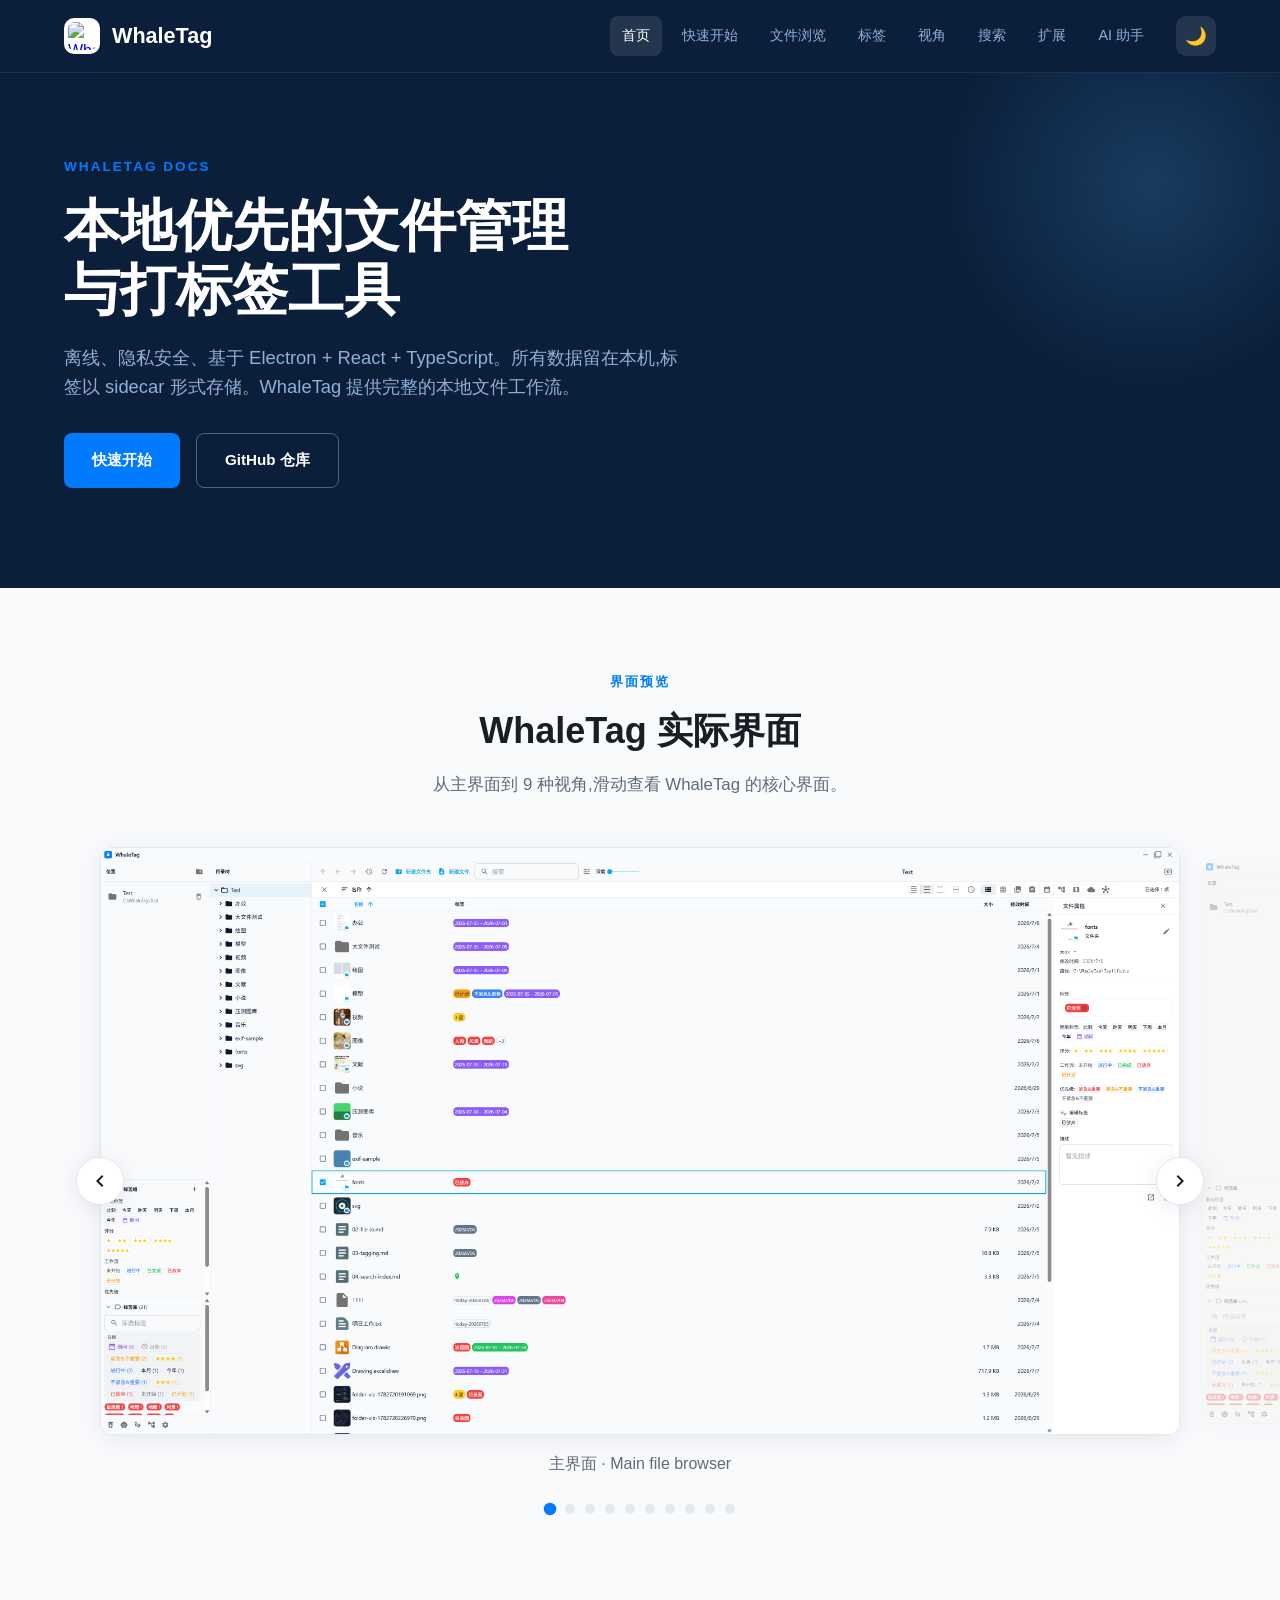
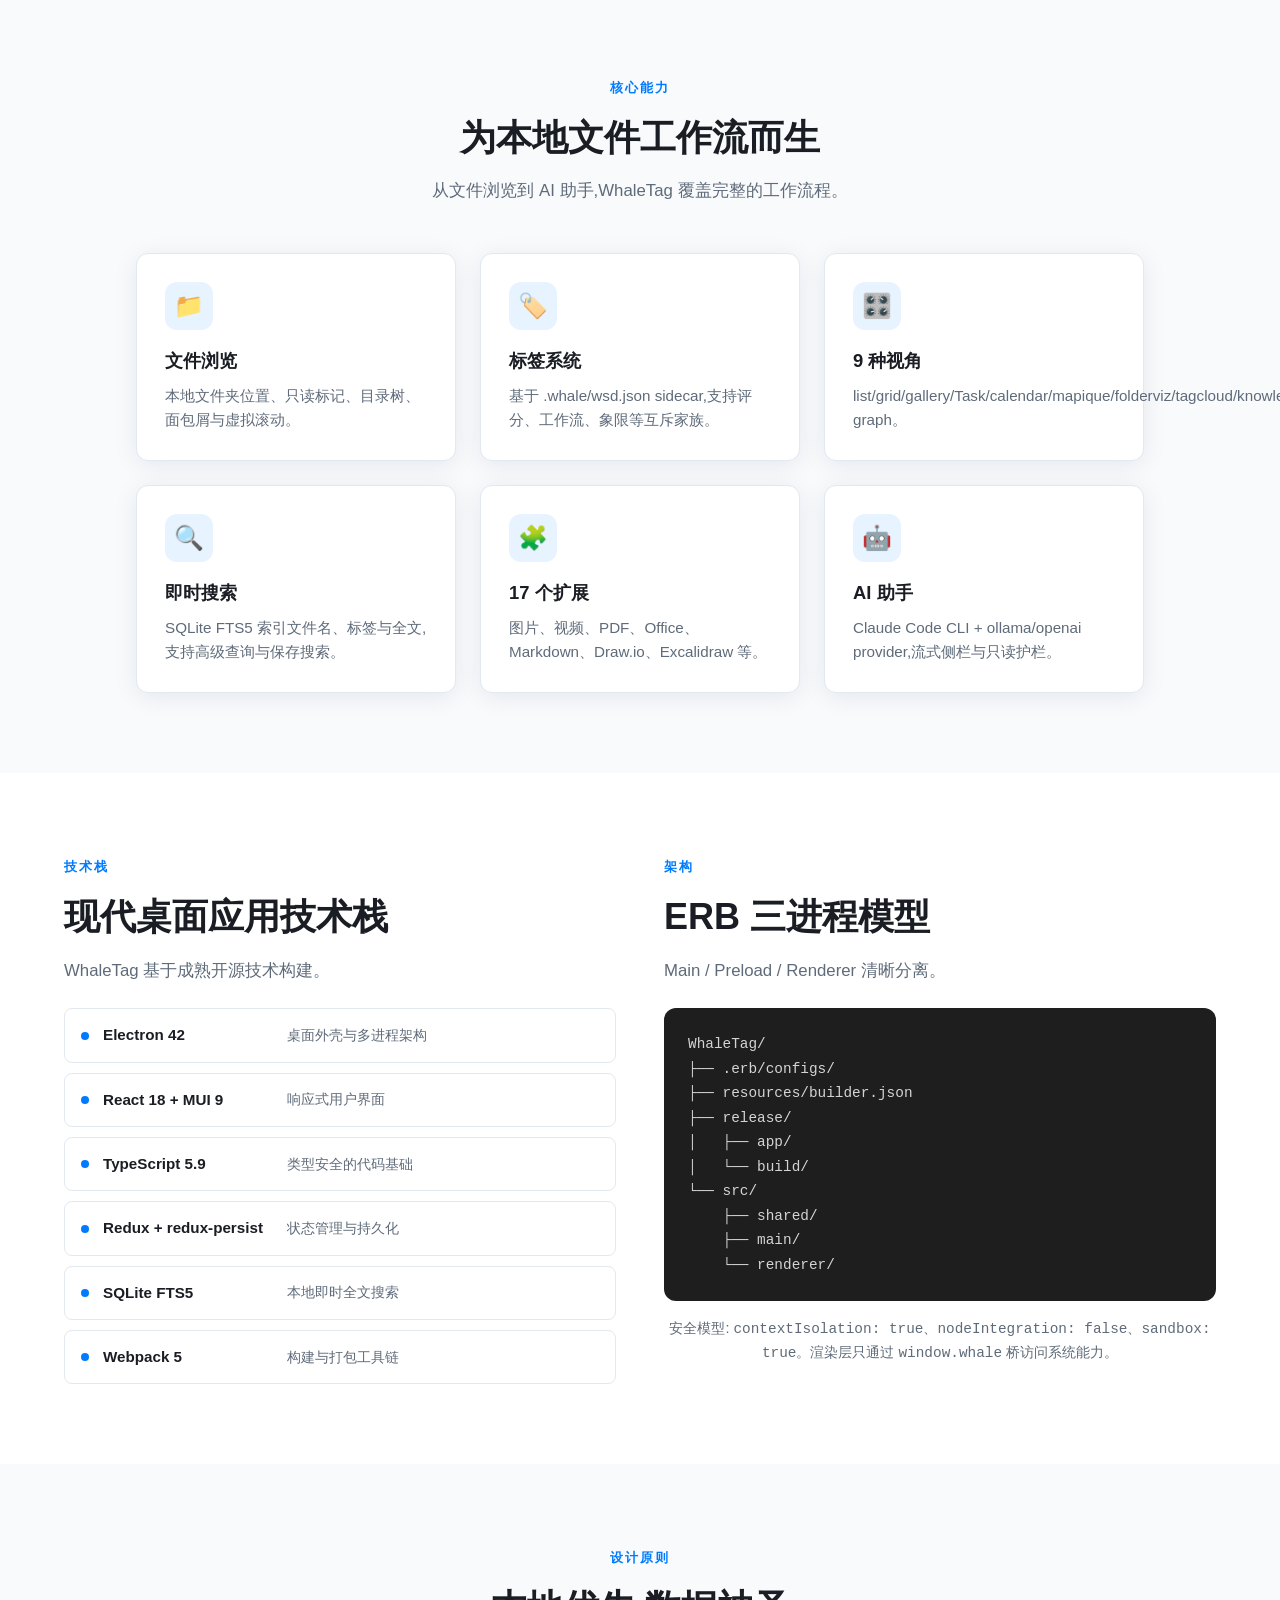
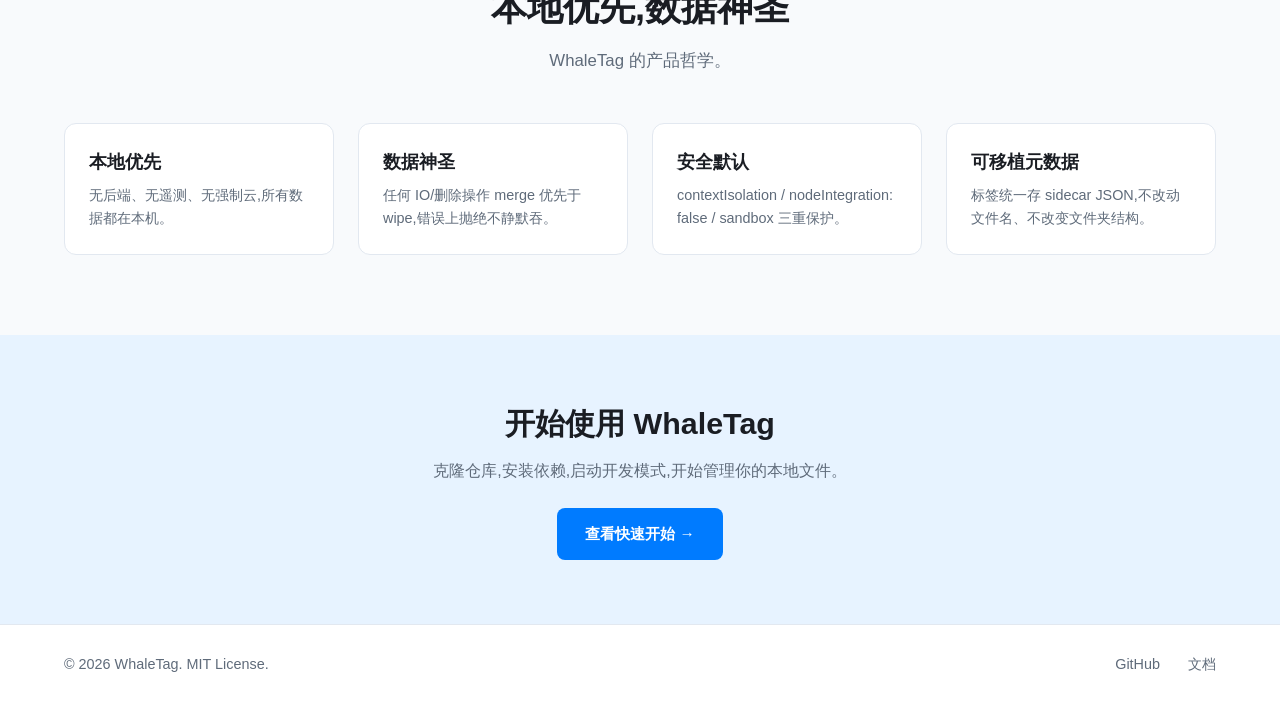
==== commit fb904d89: "feat(homepage): add screenshot carousel gallery" ====
--- a/index.html
+++ b/index.html
@@ -55,6 +55,81 @@
       </div>
     </section>
 
+    <section class="section gallery-section" id="gallery">
+      <div class="container">
+        <div class="section-header">
+          <span class="section-eyebrow">界面预览</span>
+          <h2> WhaleTag 实际界面</h2>
+          <p class="section-subtitle">从主界面到 9 种视角,滑动查看 WhaleTag 的核心界面。</p>
+        </div>
+
+        <div class="carousel" role="region" aria-label="WhaleTag 界面预览轮播" data-autoplay="true" data-interval="5000">
+          <div class="carousel-track">
+            <figure class="carousel-slide active" role="group" aria-roledescription="slide" aria-label="1 / 10">
+              <img src="images/01_main.png" alt="WhaleTag 主界面" loading="eager" />
+              <figcaption>主界面 · Main file browser</figcaption>
+            </figure>
+            <figure class="carousel-slide" role="group" aria-roledescription="slide" aria-label="2 / 10">
+              <img src="images/02_grid.png" alt="网格视角" loading="lazy" />
+              <figcaption>网格视角 · Grid</figcaption>
+            </figure>
+            <figure class="carousel-slide" role="group" aria-roledescription="slide" aria-label="3 / 10">
+              <img src="images/03_gallery.png" alt="画廊视角" loading="lazy" />
+              <figcaption>画廊视角 · Gallery</figcaption>
+            </figure>
+            <figure class="carousel-slide" role="group" aria-roledescription="slide" aria-label="4 / 10">
+              <img src="images/04_mapique.png" alt="地图视角" loading="lazy" />
+              <figcaption>地图视角 · Mapique</figcaption>
+            </figure>
+            <figure class="carousel-slide" role="group" aria-roledescription="slide" aria-label="5 / 10">
+              <img src="images/05_kanban.png" alt="看板视角" loading="lazy" />
+              <figcaption>看板视角 · Kanban (Task)</figcaption>
+            </figure>
+            <figure class="carousel-slide" role="group" aria-roledescription="slide" aria-label="6 / 10">
+              <img src="images/06_gantt.png" alt="甘特图视角" loading="lazy" />
+              <figcaption>甘特图视角 · Gantt (Task)</figcaption>
+            </figure>
+            <figure class="carousel-slide" role="group" aria-roledescription="slide" aria-label="7 / 10">
+              <img src="images/07_calendar.png" alt="日历视角" loading="lazy" />
+              <figcaption>日历视角 · Calendar</figcaption>
+            </figure>
+            <figure class="carousel-slide" role="group" aria-roledescription="slide" aria-label="8 / 10">
+              <img src="images/08_tagcloud.png" alt="标签云视角" loading="lazy" />
+              <figcaption>标签云视角 · Tag cloud</figcaption>
+            </figure>
+            <figure class="carousel-slide" role="group" aria-roledescription="slide" aria-label="9 / 10">
+              <img src="images/09_knowledge-graph.png" alt="知识图谱视角" loading="lazy" />
+              <figcaption>知识图谱视角 · Knowledge graph</figcaption>
+            </figure>
+            <figure class="carousel-slide" role="group" aria-roledescription="slide" aria-label="10 / 10">
+              <img src="images/10_ai.png" alt="AI 助手" loading="lazy" />
+              <figcaption>AI 助手 · AI assistant</figcaption>
+            </figure>
+          </div>
+
+          <button class="carousel-btn carousel-prev" aria-label="上一张" type="button">
+            <svg viewBox="0 0 24 24" aria-hidden="true"><path d="M15.41 7.41 14 6l-6 6 6 6 1.41-1.41L10.83 12z"/></svg>
+          </button>
+          <button class="carousel-btn carousel-next" aria-label="下一张" type="button">
+            <svg viewBox="0 0 24 24" aria-hidden="true"><path d="M10 6 8.59 7.41 13.17 12l-4.58 4.59L10 18l6-6z"/></svg>
+          </button>
+
+          <div class="carousel-dots" role="tablist" aria-label="幻灯片指示器">
+            <button role="tab" aria-label="第 1 张" aria-selected="true" type="button" data-index="0"></button>
+            <button role="tab" aria-label="第 2 张" aria-selected="false" type="button" data-index="1"></button>
+            <button role="tab" aria-label="第 3 张" aria-selected="false" type="button" data-index="2"></button>
+            <button role="tab" aria-label="第 4 张" aria-selected="false" type="button" data-index="3"></button>
+            <button role="tab" aria-label="第 5 张" aria-selected="false" type="button" data-index="4"></button>
+            <button role="tab" aria-label="第 6 张" aria-selected="false" type="button" data-index="5"></button>
+            <button role="tab" aria-label="第 7 张" aria-selected="false" type="button" data-index="6"></button>
+            <button role="tab" aria-label="第 8 张" aria-selected="false" type="button" data-index="7"></button>
+            <button role="tab" aria-label="第 9 张" aria-selected="false" type="button" data-index="8"></button>
+            <button role="tab" aria-label="第 10 张" aria-selected="false" type="button" data-index="9"></button>
+          </div>
+        </div>
+      </div>
+    </section>
+
     <section class="section section-alt">
       <div class="container">
         <div class="section-header">
--- a/css/style.css
+++ b/css/style.css
@@ -626,7 +626,157 @@
   color: var(--color-accent);
 }
 
-/* Responsive */
+/* Gallery carousel */
+.gallery-section {
+  background: var(--color-surface-alt);
+  padding: 80px 0;
+}
+
+.carousel {
+  position: relative;
+  max-width: 1080px;
+  margin: 0 auto;
+  border-radius: var(--radius);
+  overflow: visible;
+}
+
+.carousel-track {
+  display: flex;
+  transition: transform 0.45s cubic-bezier(0.22, 1, 0.36, 1);
+  will-change: transform;
+  border-radius: var(--radius);
+}
+
+.carousel-slide {
+  flex: 0 0 100%;
+  margin: 0;
+  opacity: 0.35;
+  transform: scale(0.96);
+  transition: opacity 0.45s ease, transform 0.45s ease;
+  pointer-events: none;
+}
+
+.carousel-slide.active {
+  opacity: 1;
+  transform: scale(1);
+  pointer-events: auto;
+}
+
+.carousel-slide img {
+  display: block;
+  width: 100%;
+  height: auto;
+  max-height: 640px;
+  object-fit: contain;
+  border-radius: var(--radius);
+  background: var(--color-surface);
+  box-shadow: var(--shadow-card);
+  border: 1px solid var(--color-border);
+}
+
+.carousel-slide figcaption {
+  text-align: center;
+  margin-top: 16px;
+  font-size: 1rem;
+  color: var(--color-text-muted);
+  font-weight: 500;
+}
+
+.carousel-btn {
+  position: absolute;
+  top: 50%;
+  transform: translateY(-50%);
+  width: 48px;
+  height: 48px;
+  border-radius: 50%;
+  border: 1px solid var(--color-border);
+  background: var(--color-surface);
+  color: var(--color-text);
+  cursor: pointer;
+  display: inline-flex;
+  align-items: center;
+  justify-content: center;
+  box-shadow: var(--shadow-card);
+  transition: background 0.2s, transform 0.15s, opacity 0.2s;
+  z-index: 10;
+}
+
+.carousel-btn:hover {
+  background: var(--color-accent-light);
+  transform: translateY(-50%) scale(1.05);
+}
+
+.carousel-btn:active {
+  transform: translateY(-50%) scale(0.97);
+}
+
+.carousel-btn svg {
+  width: 24px;
+  height: 24px;
+  fill: currentColor;
+}
+
+.carousel-prev {
+  left: -24px;
+}
+
+.carousel-next {
+  right: -24px;
+}
+
+.carousel-dots {
+  display: flex;
+  justify-content: center;
+  gap: 10px;
+  margin-top: 28px;
+}
+
+.carousel-dots button {
+  width: 10px;
+  height: 10px;
+  border-radius: 50%;
+  border: none;
+  background: var(--color-border);
+  cursor: pointer;
+  padding: 0;
+  transition: background 0.2s, transform 0.2s;
+}
+
+.carousel-dots button[aria-selected="true"] {
+  background: var(--color-accent);
+  transform: scale(1.25);
+}
+
+.carousel-dots button:hover {
+  background: var(--color-accent-dark);
+}
+
+/* Drag / swipe hint */
+.carousel.is-dragging .carousel-track {
+  transition: none;
+  cursor: grabbing;
+}
+
+.carousel.is-dragging {
+  cursor: grab;
+}
+
+/* Responsive carousel */
+@media (max-width: 1160px) {
+  .carousel-prev {
+    left: 12px;
+  }
+
+  .carousel-next {
+    right: 12px;
+  }
+
+  .carousel-btn {
+    width: 40px;
+    height: 40px;
+  }
+}
+
 @media (max-width: 900px) {
   .nav-toggle {
     display: flex;
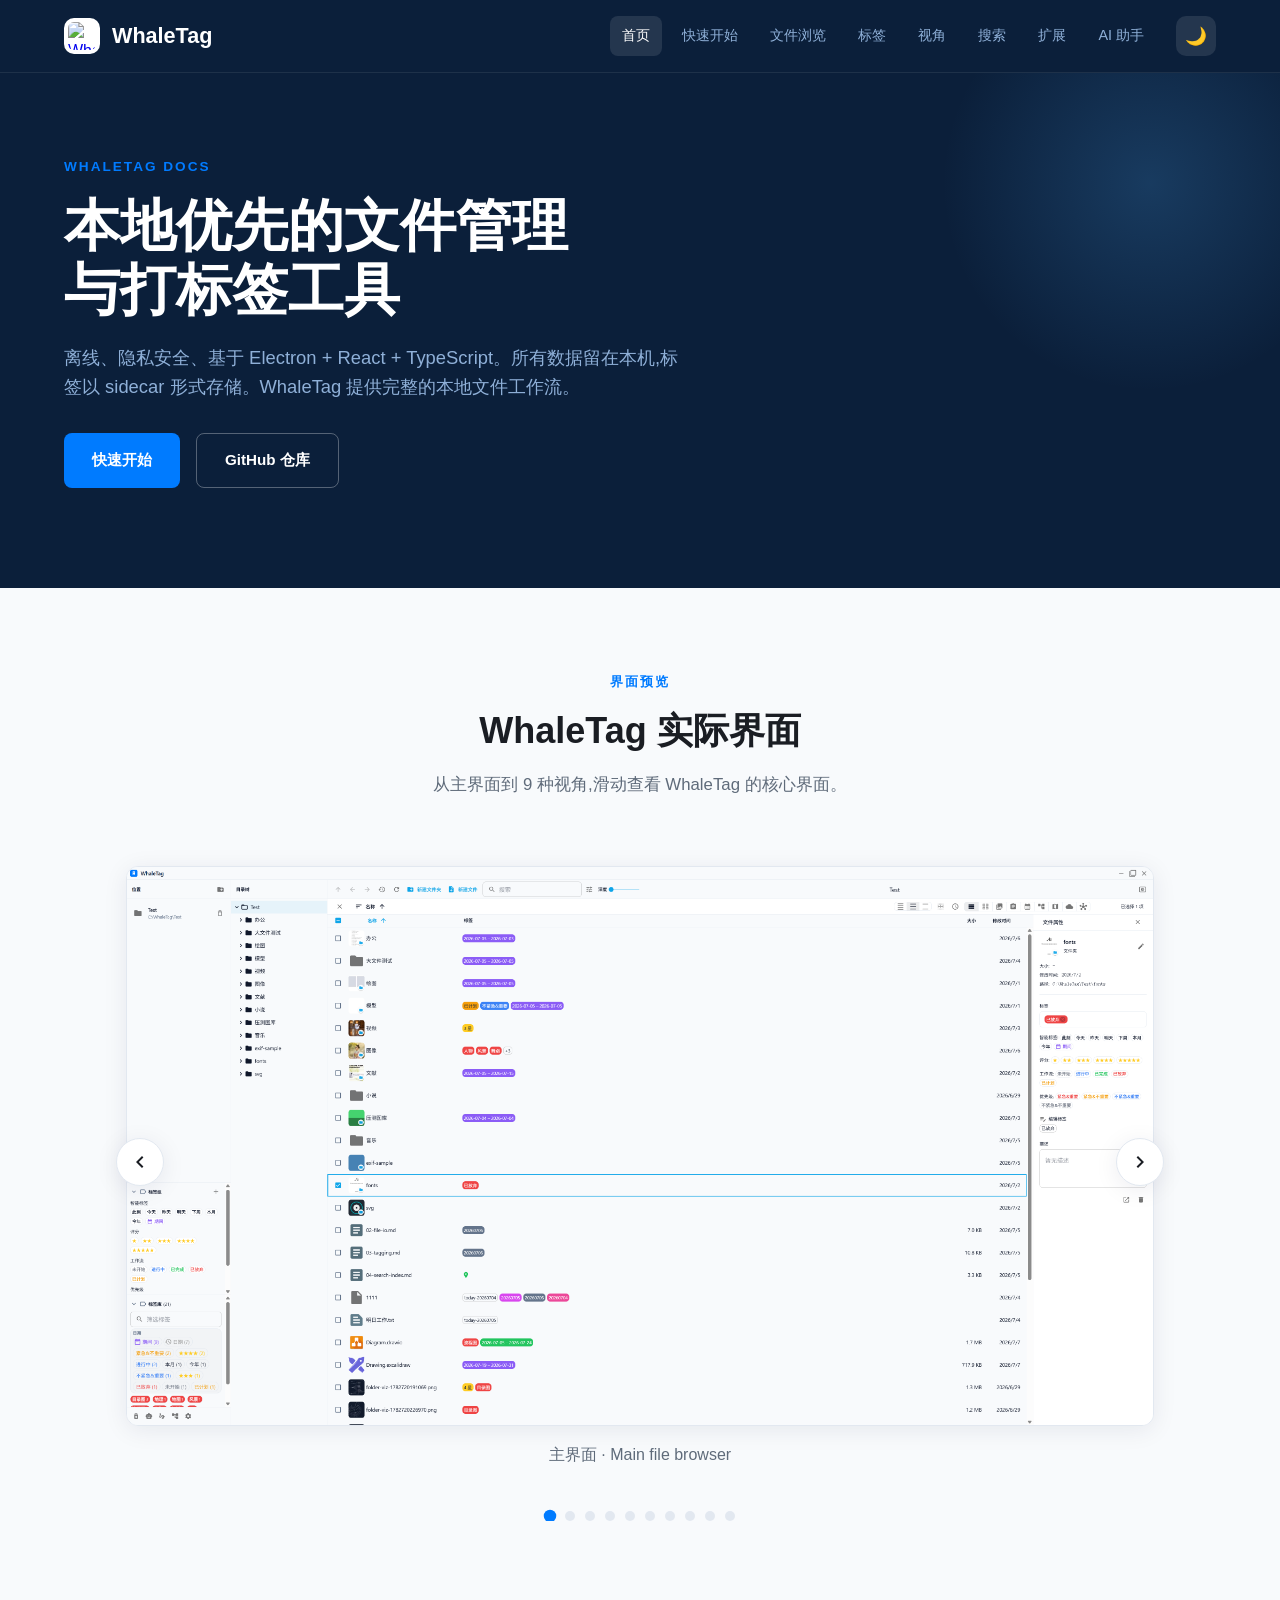
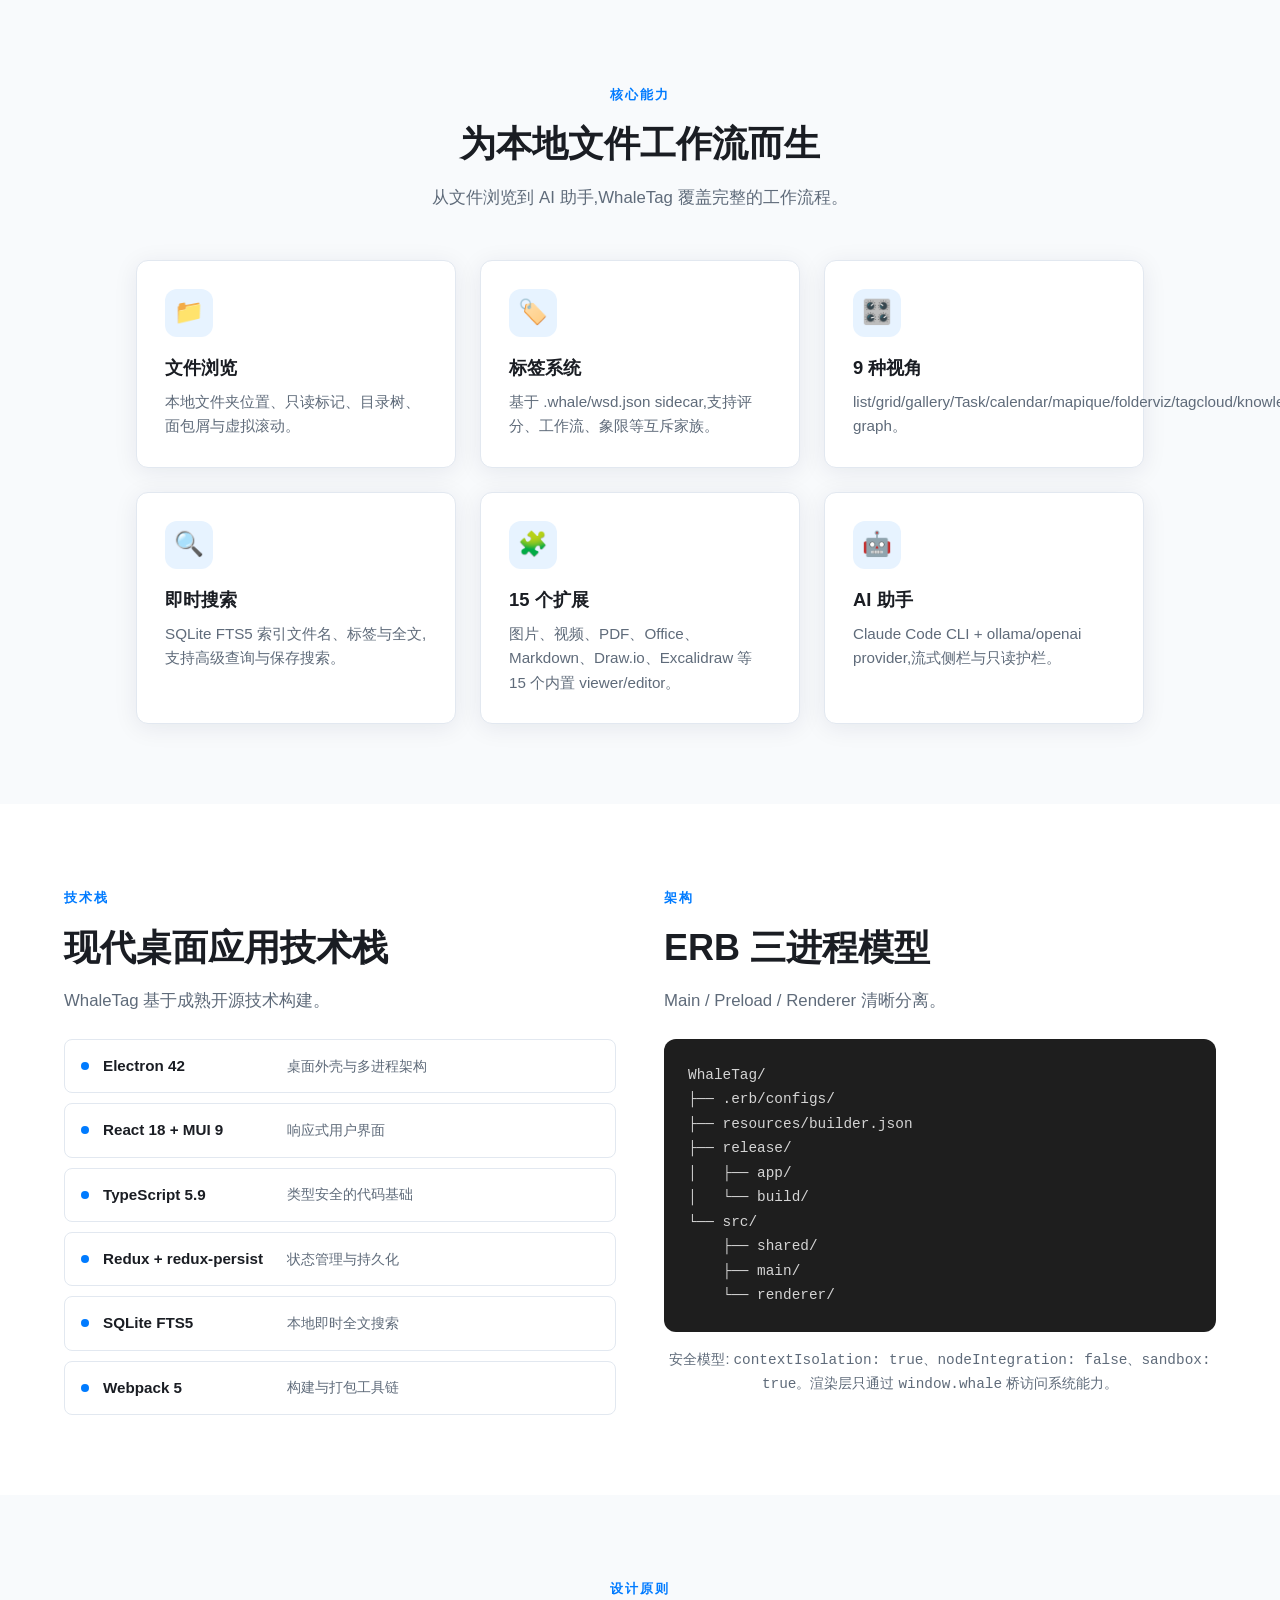
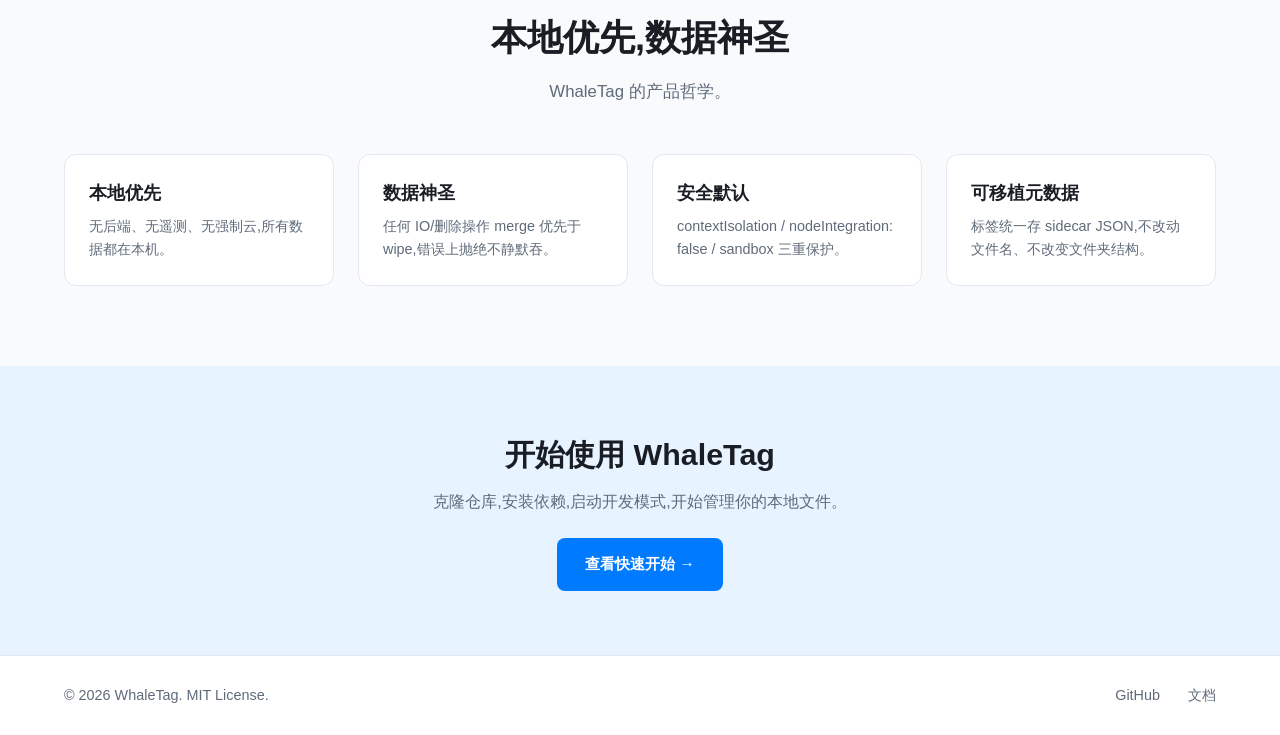
==== commit 423b0102: "docs: refresh WhaleTag_Page content from plan.md and docs/0X-*.md" ====
--- a/index.html
+++ b/index.html
@@ -163,8 +163,8 @@
             </a>
             <a class="feature-card" href="pages/extensions.html">
               <div class="feature-icon">🧩</div>
-              <h3>17 个扩展</h3>
-              <p>图片、视频、PDF、Office、Markdown、Draw.io、Excalidraw 等。</p>
+              <h3>15 个扩展</h3>
+              <p>图片、视频、PDF、Office、Markdown、Draw.io、Excalidraw 等 15 个内置 viewer/editor。</p>
             </a>
             <a class="feature-card" href="pages/ai-assistant.html">
               <div class="feature-icon">🤖</div>
--- a/css/style.css
+++ b/css/style.css
@@ -591,6 +591,16 @@
   margin-top: 20px;
 }
 
+img.screenshot {
+  display: block;
+  width: 100%;
+  height: auto;
+  border-radius: var(--radius);
+  border: 1px solid var(--color-border);
+  box-shadow: var(--shadow-card);
+  margin-top: 20px;
+}
+
 .callout {
   background: var(--color-accent-light);
   border-left: 4px solid var(--color-accent);
@@ -637,20 +647,25 @@
   max-width: 1080px;
   margin: 0 auto;
   border-radius: var(--radius);
-  overflow: visible;
+  overflow: hidden;
 }
 
 .carousel-track {
   display: flex;
+  height: 640px;
   transition: transform 0.45s cubic-bezier(0.22, 1, 0.36, 1);
   will-change: transform;
-  border-radius: var(--radius);
 }
 
 .carousel-slide {
   flex: 0 0 100%;
+  height: 100%;
   margin: 0;
-  opacity: 0.35;
+  display: flex;
+  flex-direction: column;
+  align-items: center;
+  justify-content: center;
+  opacity: 0.4;
   transform: scale(0.96);
   transition: opacity 0.45s ease, transform 0.45s ease;
   pointer-events: none;
@@ -664,9 +679,10 @@
 
 .carousel-slide img {
   display: block;
-  width: 100%;
+  max-width: 100%;
+  max-height: 560px;
+  width: auto;
   height: auto;
-  max-height: 640px;
   object-fit: contain;
   border-radius: var(--radius);
   background: var(--color-surface);
@@ -675,6 +691,7 @@
 }
 
 .carousel-slide figcaption {
+  flex-shrink: 0;
   text-align: center;
   margin-top: 16px;
   font-size: 1rem;
@@ -684,7 +701,7 @@
 
 .carousel-btn {
   position: absolute;
-  top: 50%;
+  top: calc(50% - 22px);
   transform: translateY(-50%);
   width: 48px;
   height: 48px;
@@ -717,18 +734,18 @@
 }
 
 .carousel-prev {
-  left: -24px;
+  left: 16px;
 }
 
 .carousel-next {
-  right: -24px;
+  right: 16px;
 }
 
 .carousel-dots {
   display: flex;
   justify-content: center;
   gap: 10px;
-  margin-top: 28px;
+  margin-top: 24px;
 }
 
 .carousel-dots button {
@@ -777,7 +794,29 @@
   }
 }
 
+@media (max-width: 600px) {
+  .carousel-track {
+    height: 360px;
+  }
+
+  .carousel-slide img {
+    max-height: 290px;
+  }
+
+  .carousel-btn {
+    display: none;
+  }
+}
+
 @media (max-width: 900px) {
+  .carousel-track {
+    height: 480px;
+  }
+
+  .carousel-slide img {
+    max-height: 400px;
+  }
+
   .nav-toggle {
     display: flex;
   }
@@ -832,3 +871,37 @@
     margin: 0 12px;
   }
 }
+
+/* Data tables */
+.data-table {
+  width: 100%;
+  border-collapse: collapse;
+  margin-top: 16px;
+  font-size: 0.92rem;
+}
+
+.data-table th,
+.data-table td {
+  padding: 10px 12px;
+  border: 1px solid var(--color-border);
+  text-align: left;
+  vertical-align: top;
+}
+
+.data-table th {
+  background: var(--color-accent-light);
+  font-weight: 600;
+}
+
+.data-table tr:nth-child(even) {
+  background: var(--color-surface-alt);
+}
+
+.data-table code {
+  font-family: "Roboto Mono", SFMono-Regular, Consolas, monospace;
+  background: var(--color-accent-light);
+  color: var(--color-text);
+  padding: 2px 6px;
+  border-radius: 4px;
+  font-size: 0.85em;
+}
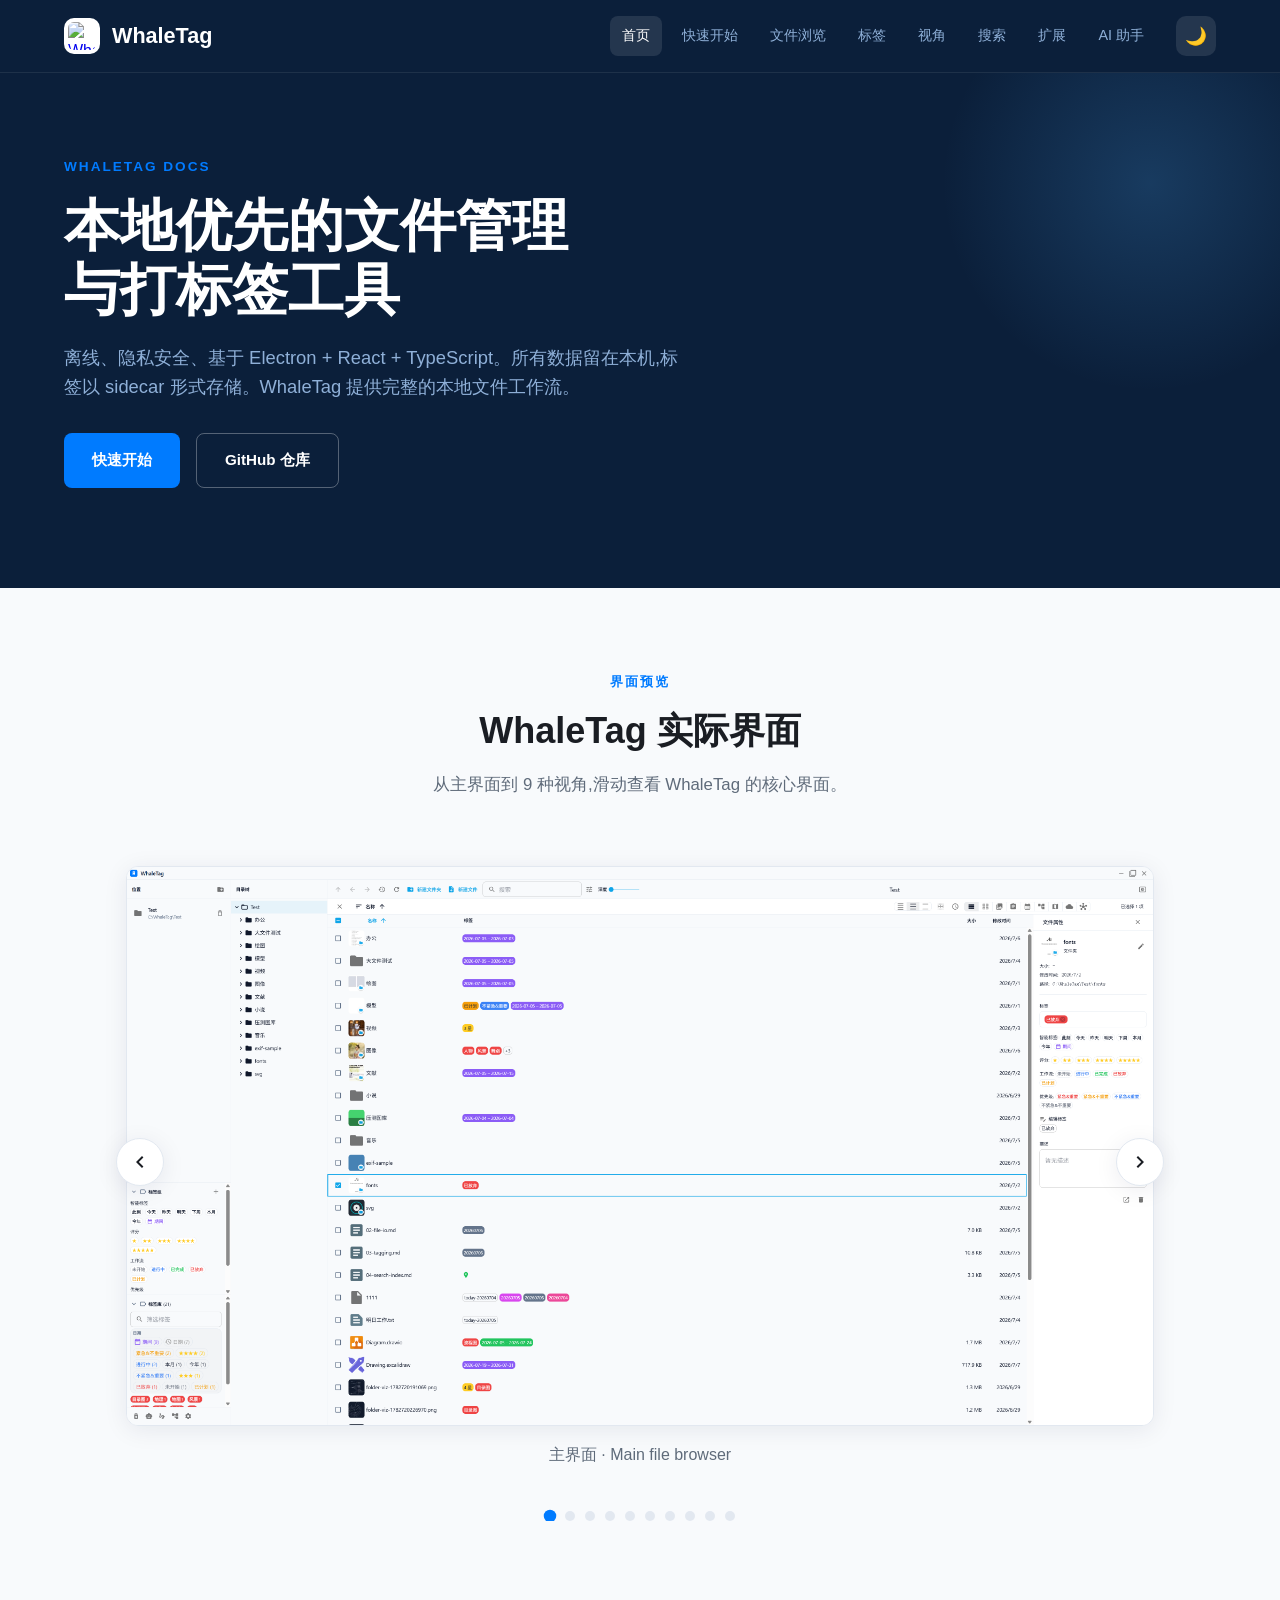
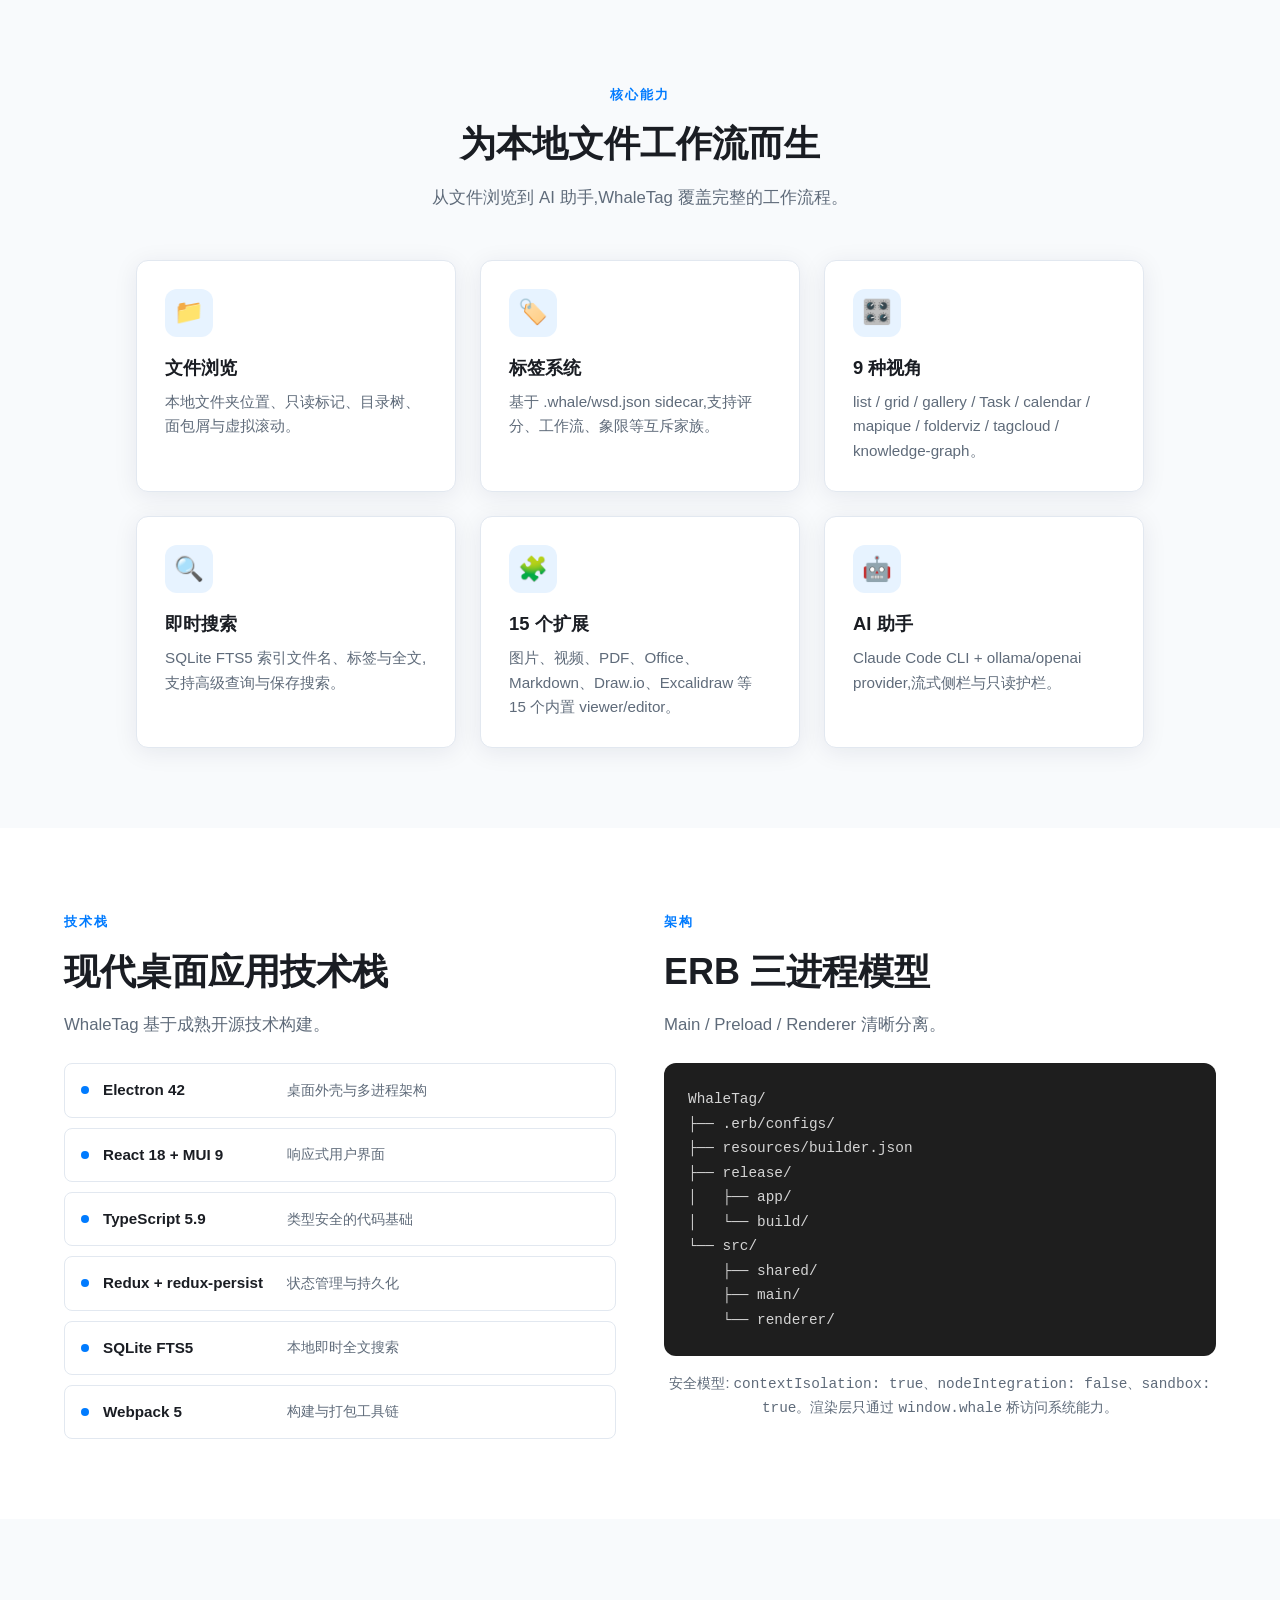
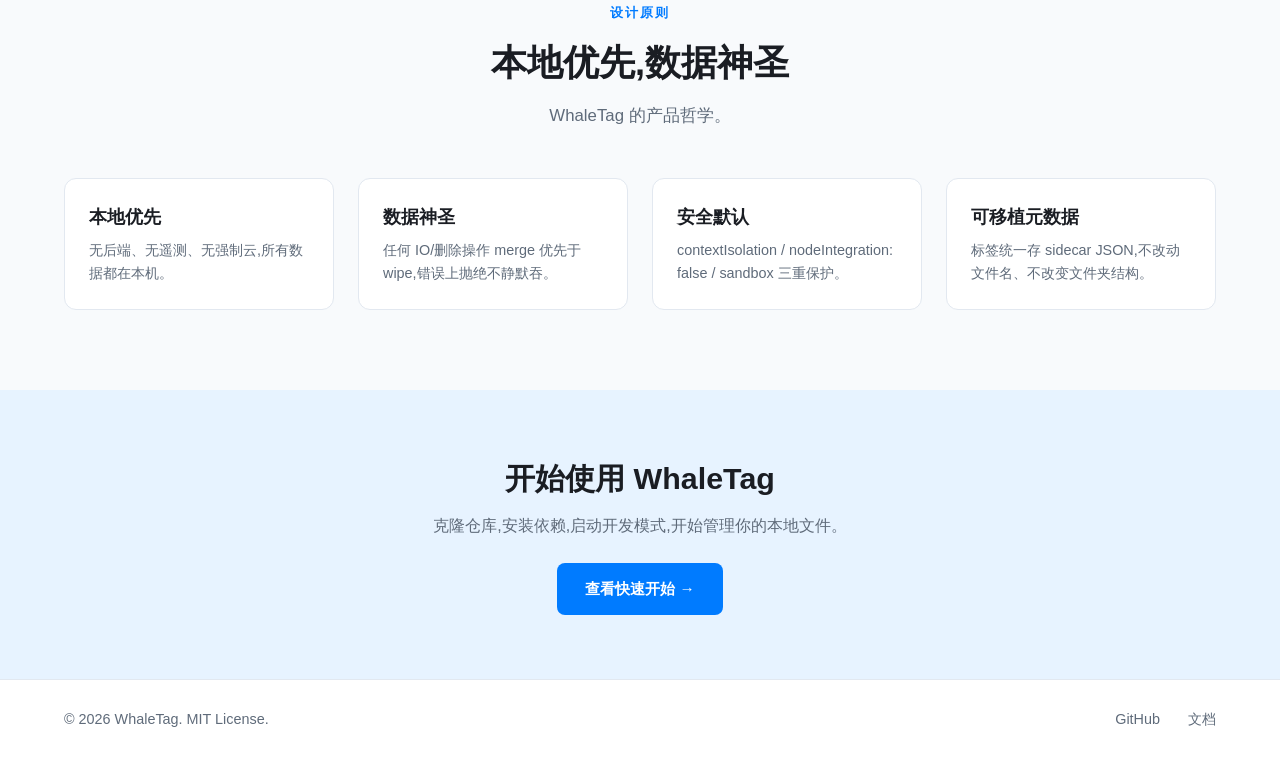
==== commit 0b1237ed: "fix: prevent feature-card text overflow on long slash-separated lists" ====
--- a/index.html
+++ b/index.html
@@ -152,7 +152,7 @@
             <a class="feature-card" href="pages/perspectives.html">
               <div class="feature-icon">🎛️</div>
               <h3>9 种视角</h3>
-              <p>list/grid/gallery/Task/calendar/mapique/folderviz/tagcloud/knowledge-graph。</p>
+              <p>list / grid / gallery / Task / calendar / mapique / folderviz / tagcloud / knowledge-graph。</p>
             </a>
           </div>
           <div class="feature-row">
--- a/css/style.css
+++ b/css/style.css
@@ -337,6 +337,7 @@
   margin: 0;
   color: var(--color-text-muted);
   font-size: 0.95rem;
+  overflow-wrap: anywhere;
 }
 
 /* Split section */
